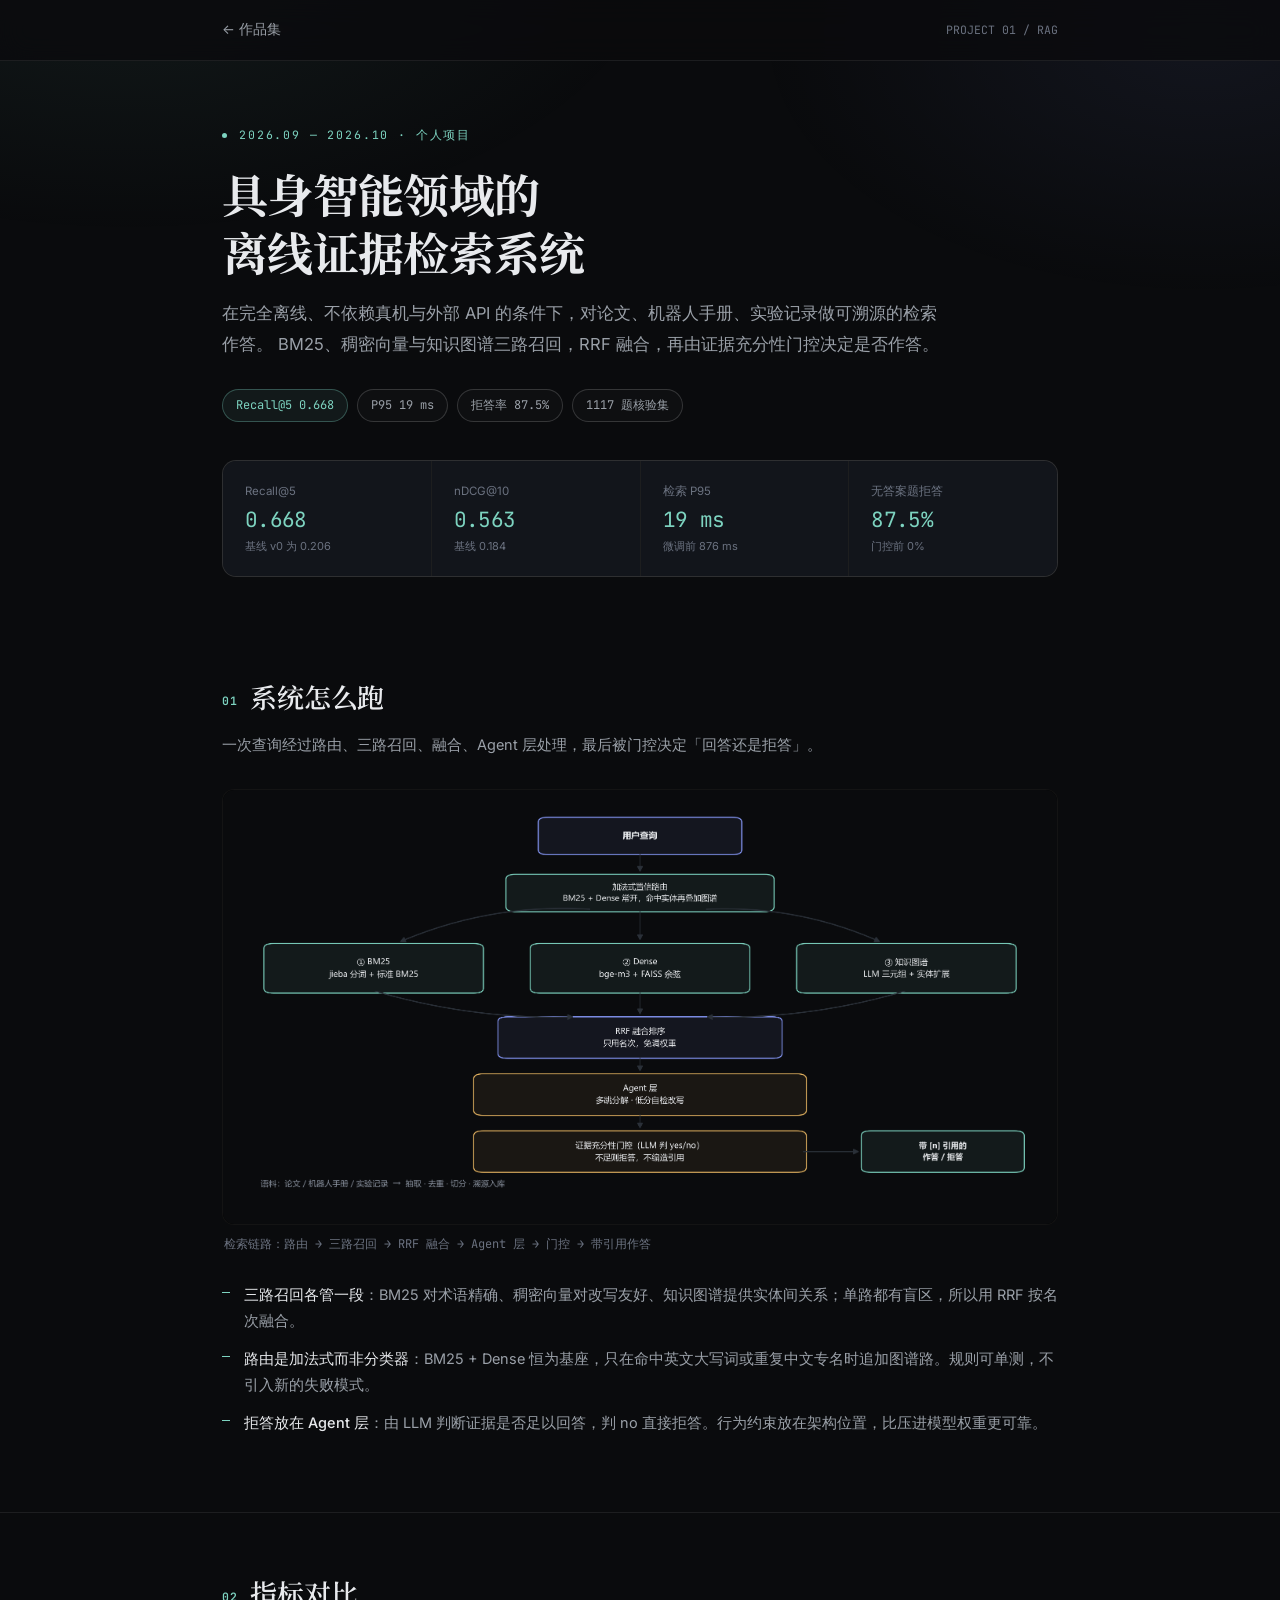
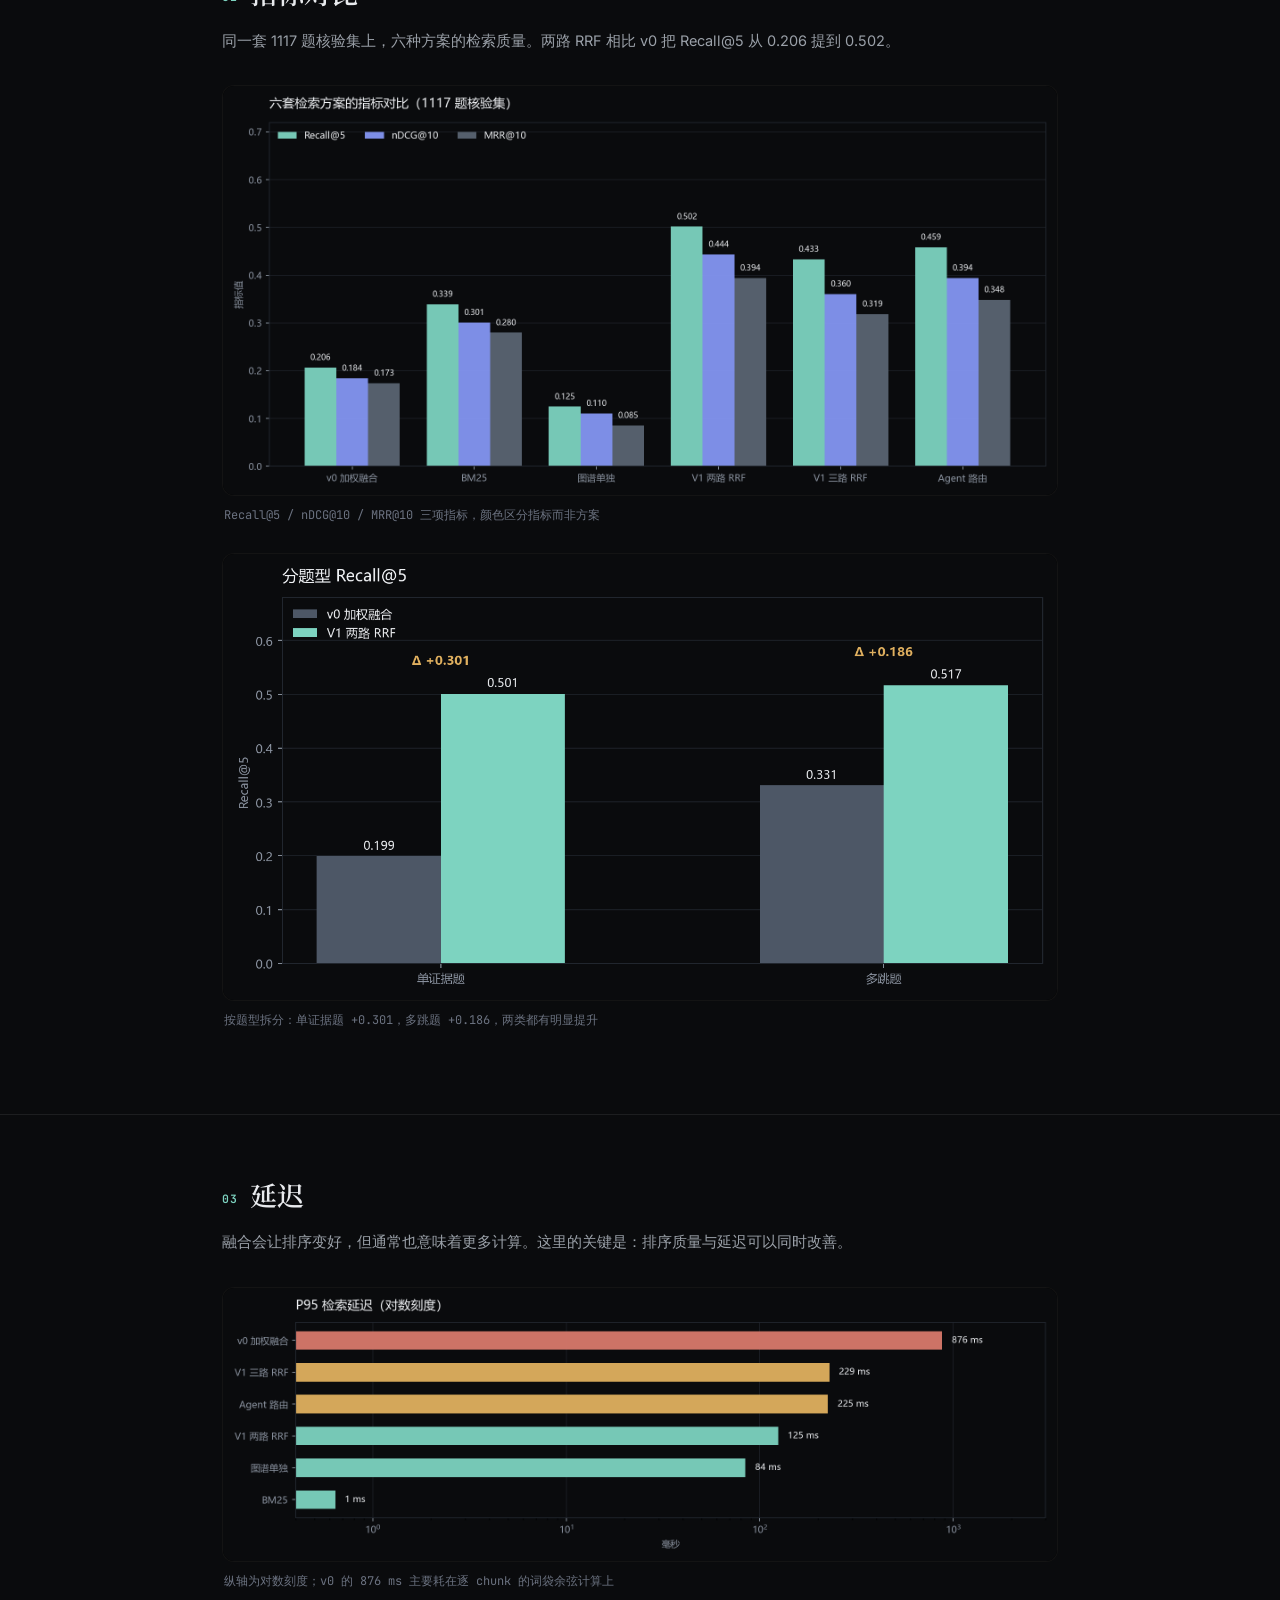
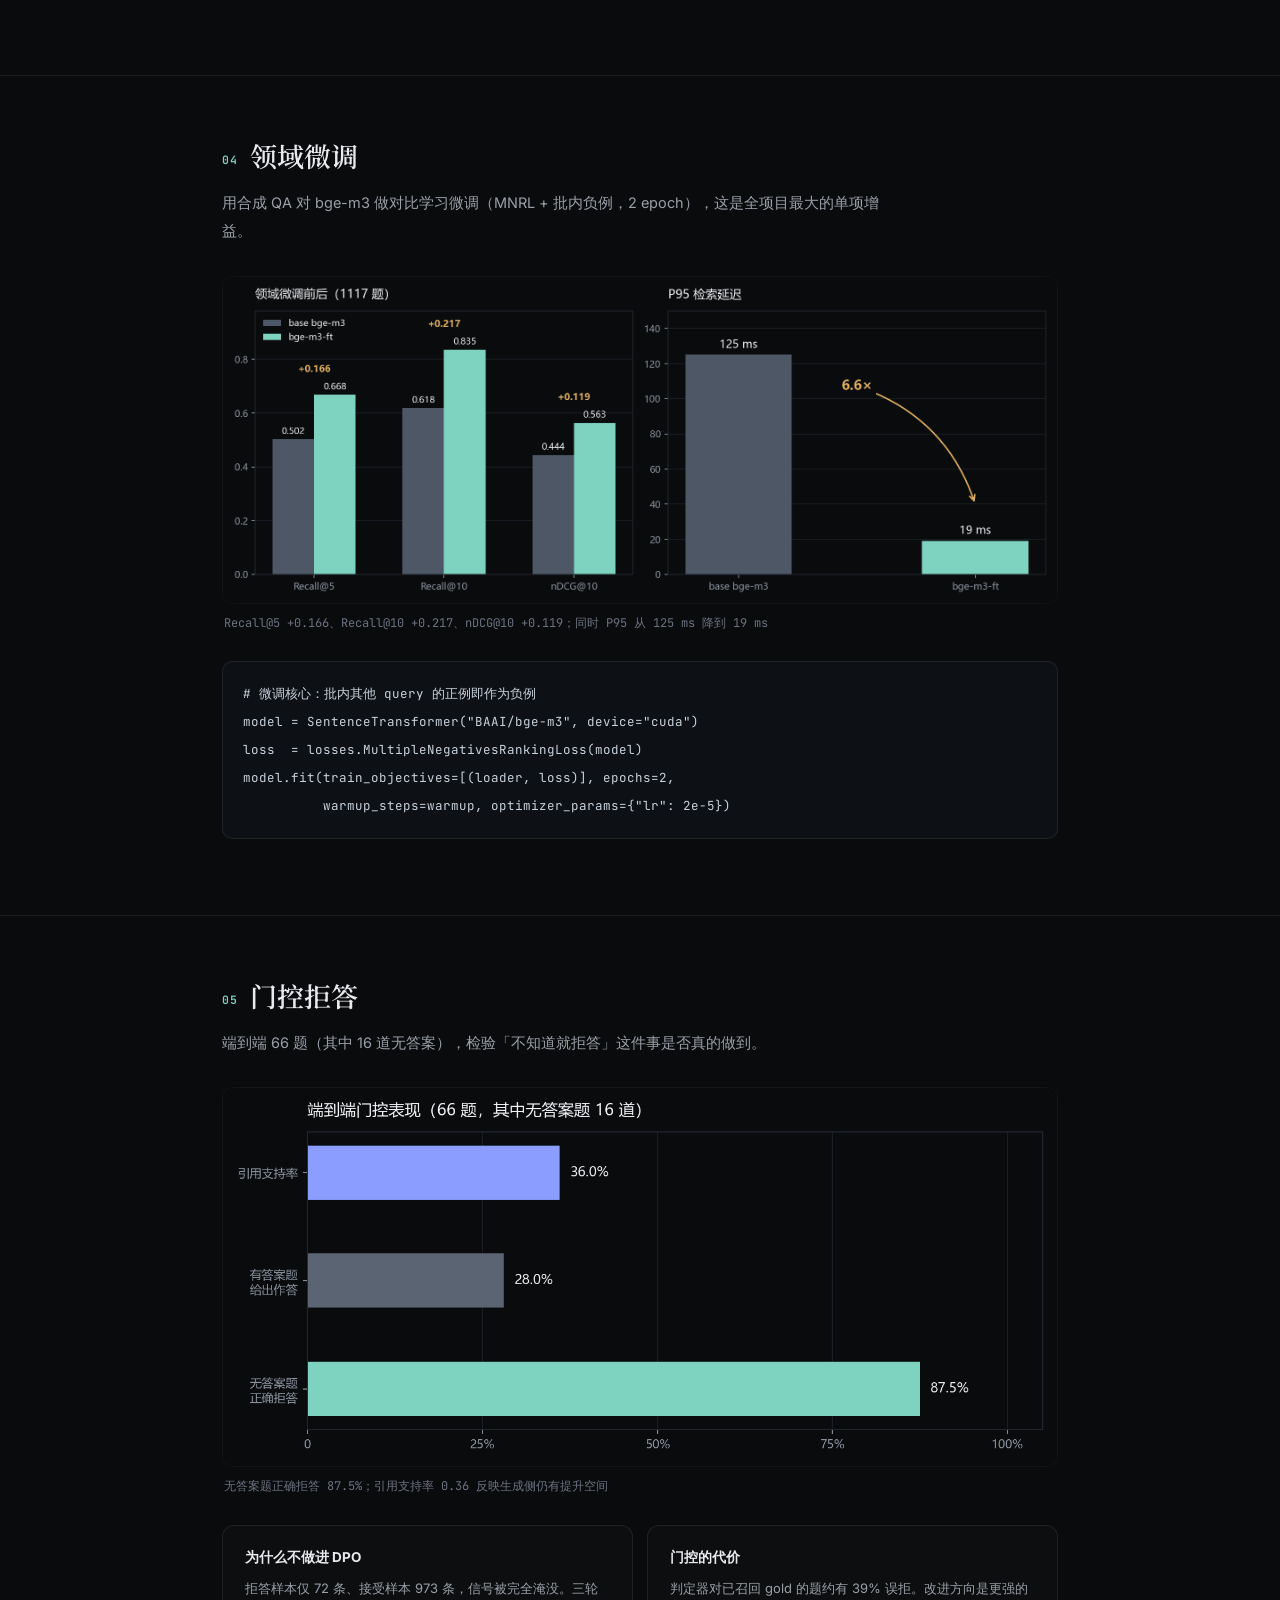
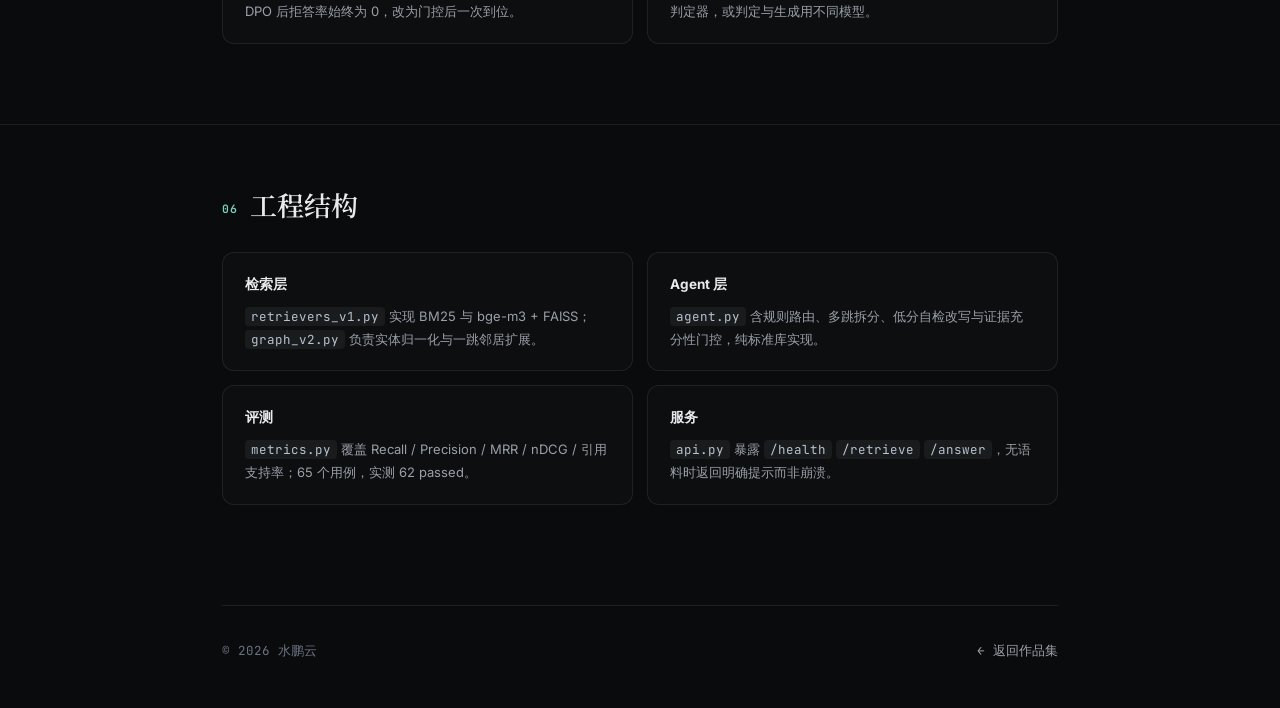
==== p1-rag.html @ d346faf1 "作品集主页：五个项目的图文详情页" ====
<!DOCTYPE html>
<html lang="zh-CN">
<head>
<meta charset="UTF-8">
<meta name="viewport" content="width=device-width, initial-scale=1.0">
<title>具身智能离线证据检索系统 · 水鹏云</title>
<link rel="icon" href="data:image/svg+xml,%3Csvg xmlns='http://www.w3.org/2000/svg' viewBox='0 0 32 32'%3E%3Crect width='32' height='32' rx='7' fill='%230a0b0d'/%3E%3Ccircle cx='16' cy='16' r='5' fill='%237dd3c0'/%3E%3C/svg%3E">
<link href="https://fonts.googleapis.com/css2?family=Inter:wght@300;400;500;600;700&family=JetBrains+Mono:wght@400;500&family=Noto+Serif+SC:wght@400;600;700&display=swap" rel="stylesheet">
<link rel="stylesheet" href="detail.css">
</head>
<body>

<div class="topbar">
  <div class="topbar-in">
    <a class="back" href="index.html">← 作品集</a>
    <span class="crumb">PROJECT 01 / RAG</span>
  </div>
</div>

<header class="hero">
  <div class="wrap">
    <div class="eyebrow"><span class="dot"></span>2026.09 — 2026.10 · 个人项目</div>
    <h1>具身智能领域的<br>离线证据检索系统</h1>
    <p class="lede">
      在完全离线、不依赖真机与外部 API 的条件下，对论文、机器人手册、实验记录做可溯源的检索作答。
      BM25、稠密向量与知识图谱三路召回，RRF 融合，再由证据充分性门控决定是否作答。
    </p>
    <div class="hero-meta">
      <span class="pill hi">Recall@5 0.668</span>
      <span class="pill">P95 19 ms</span>
      <span class="pill">拒答率 87.5%</span>
      <span class="pill">1117 题核验集</span>
    </div>
    <div class="metrics">
      <div class="metric"><div class="k">Recall@5</div><div class="v">0.668</div><div class="n">基线 v0 为 0.206</div></div>
      <div class="metric"><div class="k">nDCG@10</div><div class="v">0.563</div><div class="n">基线 0.184</div></div>
      <div class="metric"><div class="k">检索 P95</div><div class="v">19 ms</div><div class="n">微调前 876 ms</div></div>
      <div class="metric"><div class="k">无答案题拒答</div><div class="v">87.5%</div><div class="n">门控前 0%</div></div>
    </div>
  </div>
</header>

<section>
  <div class="wrap">
    <h2><span class="num">01</span>系统怎么跑</h2>
    <p class="sec-sub">一次查询经过路由、三路召回、融合、Agent 层处理，最后被门控决定「回答还是拒答」。</p>
    <figure>
      <img src="assets/rag/pipeline.png" alt="检索链路架构">
      <figcaption>检索链路：路由 → 三路召回 → RRF 融合 → Agent 层 → 门控 → 带引用作答</figcaption>
    </figure>
    <ul class="pts">
      <li><b>三路召回各管一段</b>：BM25 对术语精确、稠密向量对改写友好、知识图谱提供实体间关系；单路都有盲区，所以用 RRF 按名次融合。</li>
      <li><b>路由是加法式而非分类器</b>：BM25 + Dense 恒为基座，只在命中英文大写词或重复中文专名时追加图谱路。规则可单测，不引入新的失败模式。</li>
      <li><b>拒答放在 Agent 层</b>：由 LLM 判断证据是否足以回答，判 no 直接拒答。行为约束放在架构位置，比压进模型权重更可靠。</li>
    </ul>
  </div>
</section>

<section>
  <div class="wrap">
    <h2><span class="num">02</span>指标对比</h2>
    <p class="sec-sub">同一套 1117 题核验集上，六种方案的检索质量。两路 RRF 相比 v0 把 Recall@5 从 0.206 提到 0.502。</p>
    <figure>
      <img src="assets/rag/systems.png" alt="六套检索方案指标对比">
      <figcaption>Recall@5 / nDCG@10 / MRR@10 三项指标，颜色区分指标而非方案</figcaption>
    </figure>
    <figure>
      <img src="assets/rag/bytype.png" alt="分题型增益">
      <figcaption>按题型拆分：单证据题 +0.301，多跳题 +0.186，两类都有明显提升</figcaption>
    </figure>
  </div>
</section>

<section>
  <div class="wrap">
    <h2><span class="num">03</span>延迟</h2>
    <p class="sec-sub">融合会让排序变好，但通常也意味着更多计算。这里的关键是：排序质量与延迟可以同时改善。</p>
    <figure>
      <img src="assets/rag/latency.png" alt="P95 延迟对比">
      <figcaption>纵轴为对数刻度；v0 的 876 ms 主要耗在逐 chunk 的词袋余弦计算上</figcaption>
    </figure>
  </div>
</section>

<section>
  <div class="wrap">
    <h2><span class="num">04</span>领域微调</h2>
    <p class="sec-sub">用合成 QA 对 bge-m3 做对比学习微调（MNRL + 批内负例，2 epoch），这是全项目最大的单项增益。</p>
    <figure>
      <img src="assets/rag/finetune.png" alt="微调前后对比">
      <figcaption>Recall@5 +0.166、Recall@10 +0.217、nDCG@10 +0.119；同时 P95 从 125 ms 降到 19 ms</figcaption>
    </figure>
    <pre><code># 微调核心：批内其他 query 的正例即作为负例
model = SentenceTransformer("BAAI/bge-m3", device="cuda")
loss  = losses.MultipleNegativesRankingLoss(model)
model.fit(train_objectives=[(loader, loss)], epochs=2,
          warmup_steps=warmup, optimizer_params={"lr": 2e-5})</code></pre>
  </div>
</section>

<section>
  <div class="wrap">
    <h2><span class="num">05</span>门控拒答</h2>
    <p class="sec-sub">端到端 66 题（其中 16 道无答案），检验「不知道就拒答」这件事是否真的做到。</p>
    <figure>
      <img src="assets/rag/gating.png" alt="端到端门控表现">
      <figcaption>无答案题正确拒答 87.5%；引用支持率 0.36 反映生成侧仍有提升空间</figcaption>
    </figure>
    <div class="cards">
      <div class="card">
        <h4>为什么不做进 DPO</h4>
        <p>拒答样本仅 72 条、接受样本 973 条，信号被完全淹没。三轮 DPO 后拒答率始终为 0，改为门控后一次到位。</p>
      </div>
      <div class="card">
        <h4>门控的代价</h4>
        <p>判定器对已召回 gold 的题约有 39% 误拒。改进方向是更强的判定器，或判定与生成用不同模型。</p>
      </div>
    </div>
  </div>
</section>

<section>
  <div class="wrap">
    <h2><span class="num">06</span>工程结构</h2>
    <div class="cards">
      <div class="card"><h4>检索层</h4><p><code>retrievers_v1.py</code> 实现 BM25 与 bge-m3 + FAISS；<code>graph_v2.py</code> 负责实体归一化与一跳邻居扩展。</p></div>
      <div class="card"><h4>Agent 层</h4><p><code>agent.py</code> 含规则路由、多跳拆分、低分自检改写与证据充分性门控，纯标准库实现。</p></div>
      <div class="card"><h4>评测</h4><p><code>metrics.py</code> 覆盖 Recall / Precision / MRR / nDCG / 引用支持率；65 个用例，实测 62 passed。</p></div>
      <div class="card"><h4>服务</h4><p><code>api.py</code> 暴露 <code>/health</code> <code>/retrieve</code> <code>/answer</code>，无语料时返回明确提示而非崩溃。</p></div>
    </div>
  </div>
</section>

<div class="wrap">
  <footer>
    <span>© 2026 水鹏云</span>
    <a href="index.html">← 返回作品集</a>
  </footer>
</div>

</body>
</html>
---- detail.css ----
/* 详情页共用样式 —— 与主页同一套设计语言 */
:root{
  --bg:#0a0b0d; --bg-card:#12151b; --line:rgba(255,255,255,.08);
  --line-2:rgba(255,255,255,.16); --fg:#e8eaed; --fg-dim:#9aa0a8;
  --fg-faint:#6b7280; --accent:#7dd3c0; --accent-2:#8b9dff; --warn:#e0b05f;
  --mono:'JetBrains Mono',ui-monospace,Menlo,monospace;
  --serif:'Noto Serif SC','Source Han Serif SC','Songti SC',SimSun,Georgia,serif;
  --sans:'Inter',-apple-system,'PingFang SC','Hiragino Sans GB','Microsoft YaHei',system-ui,sans-serif;
}
*{box-sizing:border-box;margin:0;padding:0}
body{background:var(--bg);color:var(--fg);font-family:var(--sans);font-size:16px;line-height:1.75;
     -webkit-font-smoothing:antialiased;overflow-x:hidden}
body::before{content:'';position:fixed;inset:0;pointer-events:none;z-index:0;
  background:radial-gradient(900px 480px at 10% -6%,rgba(125,211,192,.08),transparent 60%),
             radial-gradient(720px 420px at 94% 4%,rgba(139,157,255,.07),transparent 62%)}
a{color:inherit;text-decoration:none}
.wrap{max-width:900px;margin:0 auto;padding:0 32px;position:relative;z-index:1}

/* 顶部 */
.topbar{position:sticky;top:0;z-index:40;backdrop-filter:blur(14px);
  background:rgba(10,11,13,.8);border-bottom:1px solid var(--line)}
.topbar-in{max-width:900px;margin:0 auto;padding:0 32px;height:60px;
  display:flex;align-items:center;gap:18px;font-size:13.5px}
.back{color:var(--fg-dim);display:flex;align-items:center;gap:7px;transition:color .2s}
.back:hover{color:var(--accent)}
.crumb{margin-left:auto;color:var(--fg-faint);font-family:var(--mono);font-size:11.5px}

/* 头图区 */
.hero{padding:64px 0 40px}
.eyebrow{font-family:var(--mono);font-size:11.5px;letter-spacing:.16em;text-transform:uppercase;
  color:var(--accent);margin-bottom:20px;display:flex;align-items:center;gap:12px;flex-wrap:wrap}
.eyebrow .dot{width:5px;height:5px;border-radius:50%;background:var(--accent)}
h1{font-family:var(--serif);font-size:clamp(30px,4.4vw,46px);line-height:1.25;
   letter-spacing:-.015em;margin-bottom:18px;font-weight:700}
.lede{color:var(--fg-dim);font-size:16.5px;line-height:1.9;max-width:720px}
.hero-meta{margin-top:28px;display:flex;flex-wrap:wrap;gap:9px}
.pill{font-size:12px;padding:5px 13px;border:1px solid var(--line-2);border-radius:100px;
      color:var(--fg-dim);background:rgba(255,255,255,.02);font-family:var(--mono)}
.pill.hi{border-color:rgba(125,211,192,.32);color:var(--accent);background:rgba(125,211,192,.07)}

/* 指标条 */
.metrics{display:grid;grid-template-columns:repeat(auto-fit,minmax(170px,1fr));gap:1px;
  background:var(--line);border:1px solid var(--line);border-radius:14px;overflow:hidden;margin:38px 0 0}
.metric{background:var(--bg-card);padding:20px 22px}
.metric .k{font-size:11.5px;color:var(--fg-faint);margin-bottom:6px}
.metric .v{font-family:var(--mono);font-size:21px;color:var(--accent);letter-spacing:-.03em;line-height:1.25;white-space:nowrap}
.metric .n{font-size:11px;color:var(--fg-faint);margin-top:4px}

/* 章节 */
section{padding:56px 0;border-top:1px solid var(--line)}
section:first-of-type{border-top:none}
h2{font-family:var(--serif);font-size:clamp(21px,2.6vw,27px);font-weight:600;
   letter-spacing:-.01em;margin-bottom:10px}
h2 .num{font-family:var(--mono);font-size:11.5px;color:var(--accent);
        letter-spacing:.1em;margin-right:12px;vertical-align:middle}
.sec-sub{color:var(--fg-dim);font-size:14.5px;margin-bottom:30px;max-width:680px}
h3{font-size:15.5px;font-weight:600;margin:30px 0 12px;color:var(--fg)}
p{color:var(--fg-dim);font-size:15px;line-height:1.95;margin-bottom:16px}
p strong{color:var(--fg);font-weight:500}
ul.pts{list-style:none;display:flex;flex-direction:column;gap:12px;margin:20px 0}
ul.pts li{padding-left:22px;position:relative;color:var(--fg-dim);font-size:14.5px;line-height:1.8}
ul.pts li::before{content:'';position:absolute;left:0;top:10px;width:8px;height:1px;background:var(--accent)}
ul.pts li b{color:var(--fg);font-weight:500}

/* 图 */
figure{margin:28px 0}
figure img{width:100%;display:block;border-radius:12px;border:1px solid var(--line);background:#000}
figcaption{font-size:12px;color:var(--fg-faint);margin-top:10px;font-family:var(--mono);
           padding-left:2px;line-height:1.6}
.figrow{display:grid;grid-template-columns:1fr 1fr;gap:16px;margin:28px 0}
.figrow figure{margin:0}

/* 视频 */
.video-block{margin:26px 0}
.video-block video{width:100%;display:block;border-radius:12px;border:1px solid var(--line);background:#000}
.video-cap{font-size:12px;color:var(--fg-faint);margin-top:10px;font-family:var(--mono)}

/* 表格 */
table{width:100%;border-collapse:collapse;margin:24px 0;font-size:13.5px}
th,td{text-align:left;padding:11px 14px;border-bottom:1px solid var(--line)}
th{color:var(--fg-faint);font-weight:500;font-size:12px;letter-spacing:.02em;
   background:rgba(255,255,255,.02)}
td{color:var(--fg-dim)}
td strong,td .em{color:var(--accent);font-family:var(--mono)}
tr:last-child td{border-bottom:none}

/* 代码 */
pre{background:#0d1014;border:1px solid var(--line);border-radius:10px;padding:18px 20px;
    overflow-x:auto;margin:20px 0}
code{font-family:var(--mono);font-size:12.5px;color:#c9d3dd;line-height:1.75}
p code,li code,td code{background:rgba(255,255,255,.05);padding:1px 6px;border-radius:4px;
  font-size:12.5px;color:#b6c4d2}

/* 要点卡 */
.cards{display:grid;grid-template-columns:1fr 1fr;gap:14px;margin:24px 0}
.card{border:1px solid var(--line);border-radius:12px;padding:20px 22px;background:rgba(255,255,255,.014)}
.card h4{font-size:13.5px;margin-bottom:8px;color:var(--fg)}
.card p{font-size:13px;margin:0;line-height:1.75}

/* 页脚 */
footer{border-top:1px solid var(--line);padding:34px 0 46px;margin-top:20px;
  display:flex;justify-content:space-between;gap:18px;flex-wrap:wrap;
  font-size:12.5px;color:var(--fg-faint);font-family:var(--mono)}
footer a{color:var(--fg-dim)}
footer a:hover{color:var(--accent)}

@media(max-width:760px){
  .wrap,.topbar-in{padding:0 20px}
  .hero{padding:42px 0 30px}
  section{padding:42px 0}
  .figrow,.cards{grid-template-columns:1fr}
  .metrics{grid-template-columns:repeat(2,1fr)}
  .metric{padding:16px 16px}
  .metric .v{font-size:17px;white-space:normal;word-break:break-word}
  table{font-size:12.5px}
  th,td{padding:9px 10px}
}
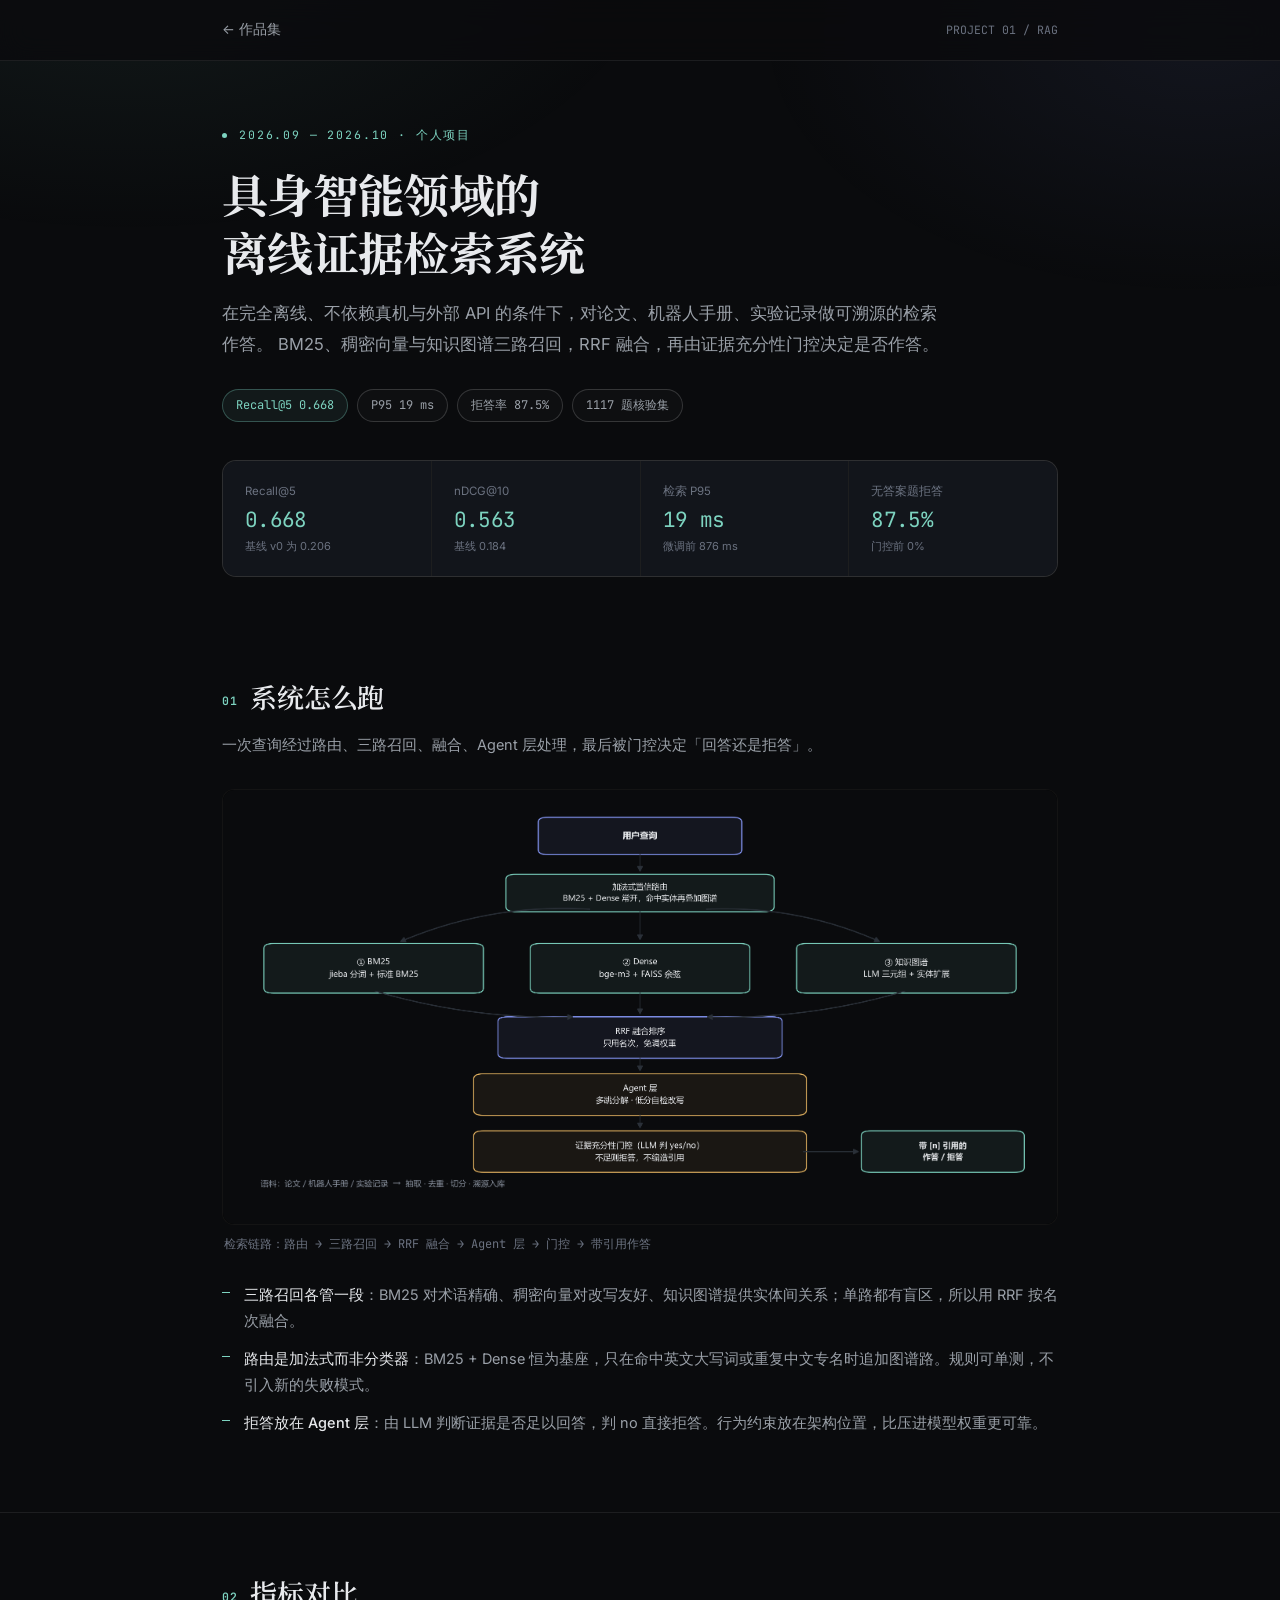
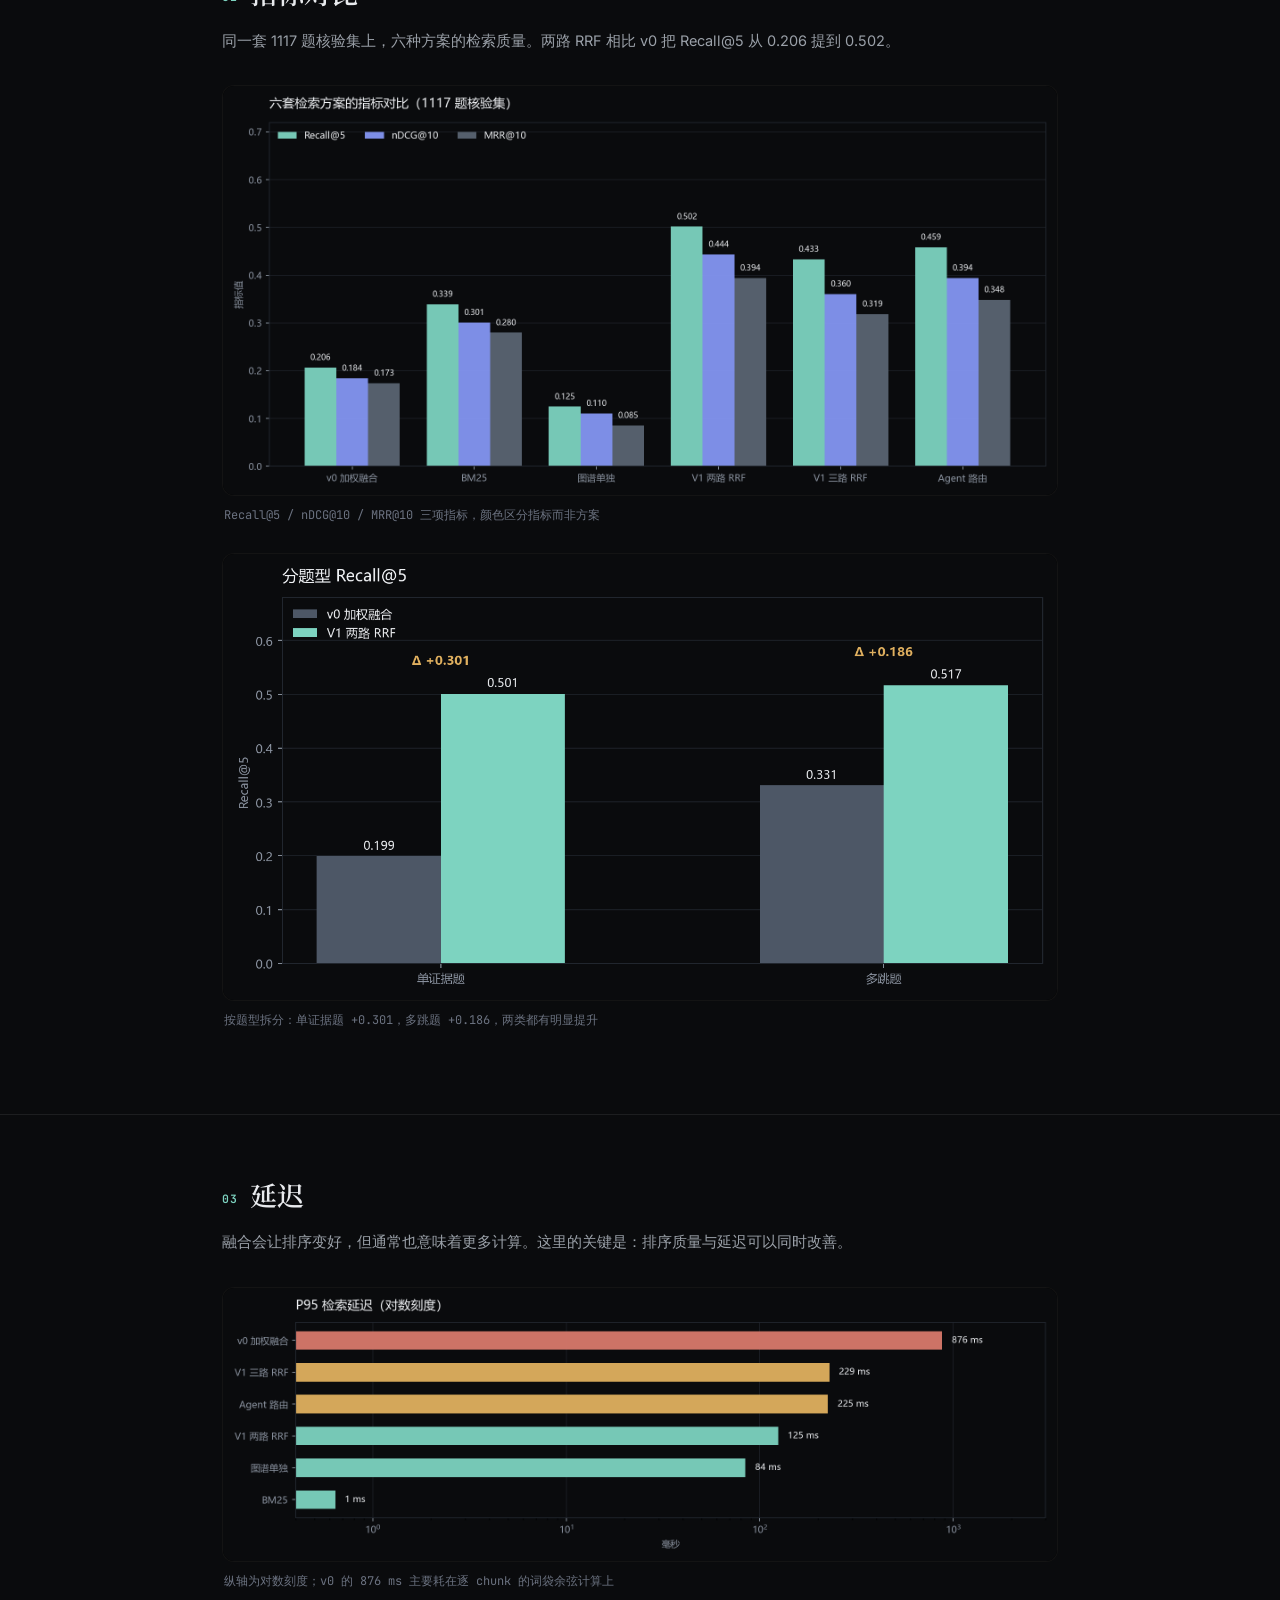
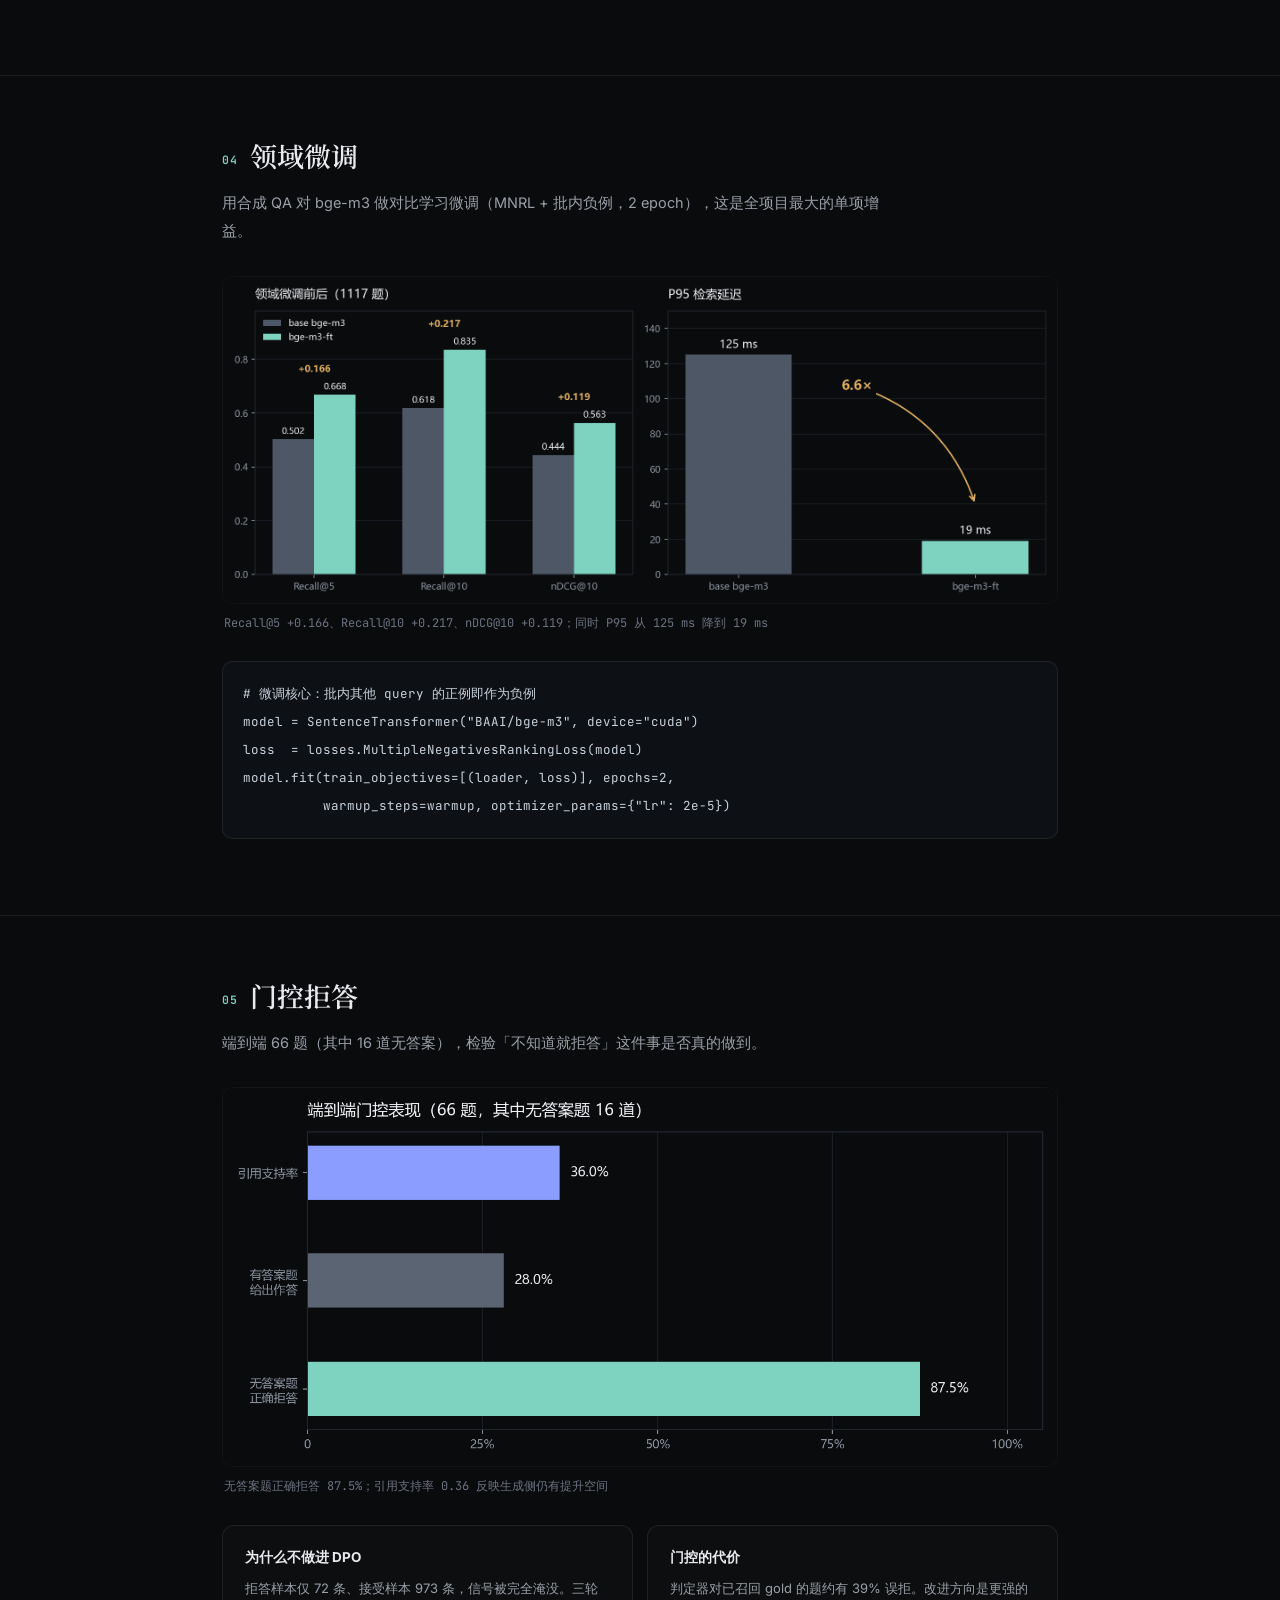
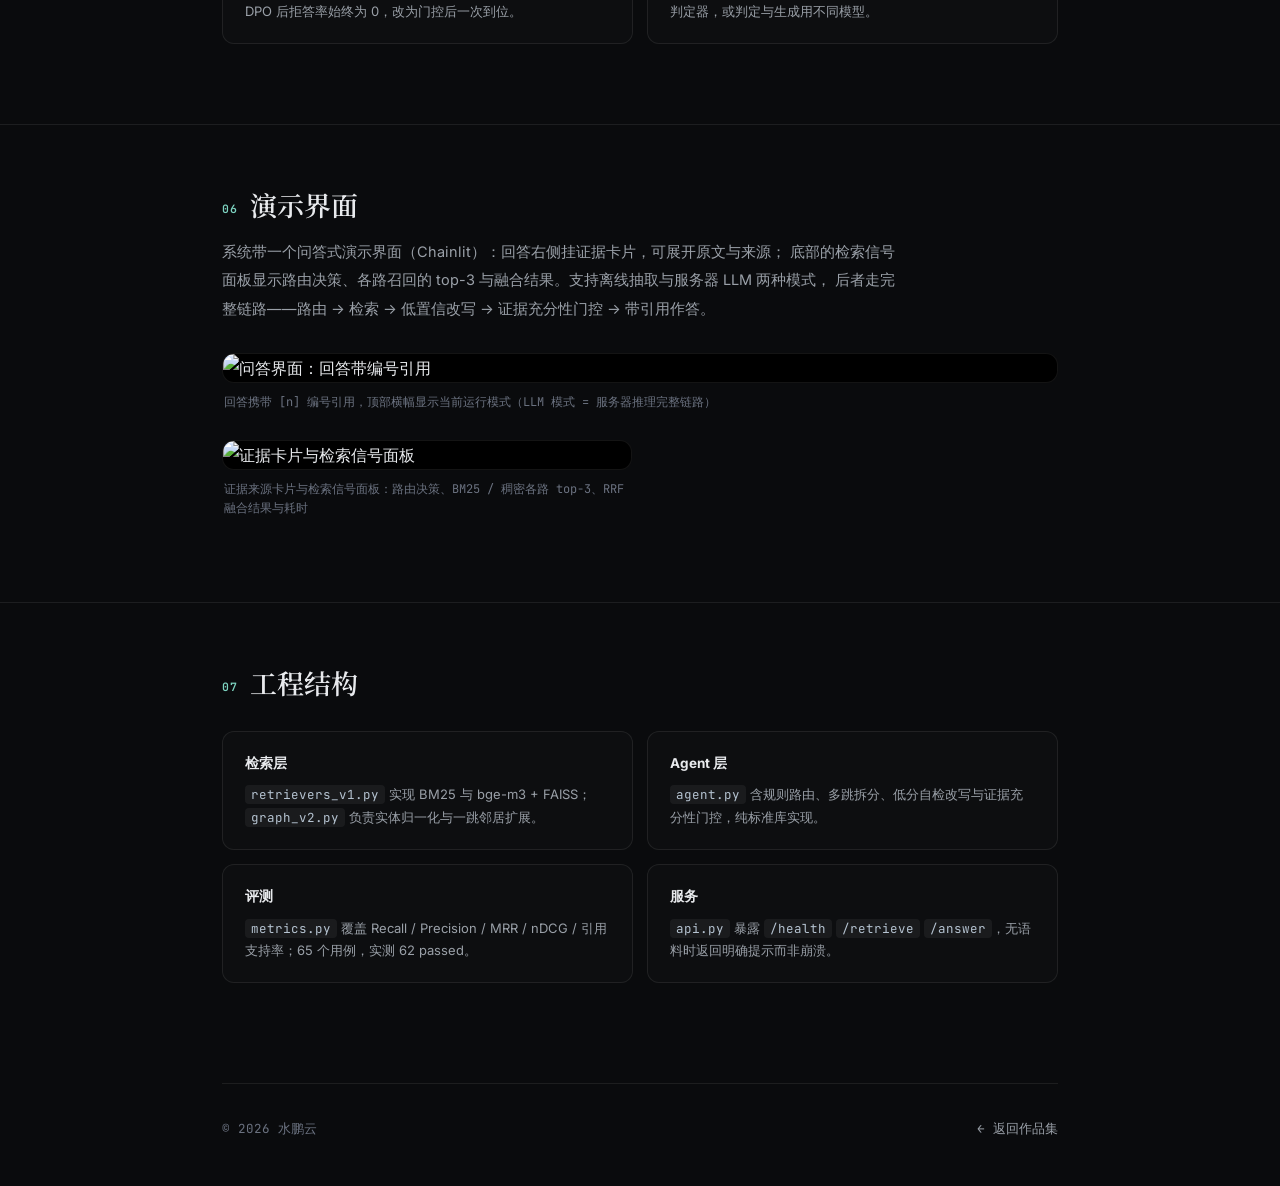
==== commit 758094f1: "详情页新增演示界面一节" ====
--- a/p1-rag.html
+++ b/p1-rag.html
@@ -1,142 +1,163 @@
-<!DOCTYPE html>
-<html lang="zh-CN">
-<head>
-<meta charset="UTF-8">
-<meta name="viewport" content="width=device-width, initial-scale=1.0">
-<title>具身智能离线证据检索系统 · 水鹏云</title>
-<link rel="icon" href="data:image/svg+xml,%3Csvg xmlns='http://www.w3.org/2000/svg' viewBox='0 0 32 32'%3E%3Crect width='32' height='32' rx='7' fill='%230a0b0d'/%3E%3Ccircle cx='16' cy='16' r='5' fill='%237dd3c0'/%3E%3C/svg%3E">
-<link href="https://fonts.googleapis.com/css2?family=Inter:wght@300;400;500;600;700&family=JetBrains+Mono:wght@400;500&family=Noto+Serif+SC:wght@400;600;700&display=swap" rel="stylesheet">
-<link rel="stylesheet" href="detail.css">
-</head>
-<body>
-
-<div class="topbar">
-  <div class="topbar-in">
-    <a class="back" href="index.html">← 作品集</a>
-    <span class="crumb">PROJECT 01 / RAG</span>
-  </div>
-</div>
-
-<header class="hero">
-  <div class="wrap">
-    <div class="eyebrow"><span class="dot"></span>2026.09 — 2026.10 · 个人项目</div>
-    <h1>具身智能领域的<br>离线证据检索系统</h1>
-    <p class="lede">
-      在完全离线、不依赖真机与外部 API 的条件下，对论文、机器人手册、实验记录做可溯源的检索作答。
-      BM25、稠密向量与知识图谱三路召回，RRF 融合，再由证据充分性门控决定是否作答。
-    </p>
-    <div class="hero-meta">
-      <span class="pill hi">Recall@5 0.668</span>
-      <span class="pill">P95 19 ms</span>
-      <span class="pill">拒答率 87.5%</span>
-      <span class="pill">1117 题核验集</span>
-    </div>
-    <div class="metrics">
-      <div class="metric"><div class="k">Recall@5</div><div class="v">0.668</div><div class="n">基线 v0 为 0.206</div></div>
-      <div class="metric"><div class="k">nDCG@10</div><div class="v">0.563</div><div class="n">基线 0.184</div></div>
-      <div class="metric"><div class="k">检索 P95</div><div class="v">19 ms</div><div class="n">微调前 876 ms</div></div>
-      <div class="metric"><div class="k">无答案题拒答</div><div class="v">87.5%</div><div class="n">门控前 0%</div></div>
-    </div>
-  </div>
-</header>
-
-<section>
-  <div class="wrap">
-    <h2><span class="num">01</span>系统怎么跑</h2>
-    <p class="sec-sub">一次查询经过路由、三路召回、融合、Agent 层处理，最后被门控决定「回答还是拒答」。</p>
-    <figure>
-      <img src="assets/rag/pipeline.png" alt="检索链路架构">
-      <figcaption>检索链路：路由 → 三路召回 → RRF 融合 → Agent 层 → 门控 → 带引用作答</figcaption>
-    </figure>
-    <ul class="pts">
-      <li><b>三路召回各管一段</b>：BM25 对术语精确、稠密向量对改写友好、知识图谱提供实体间关系；单路都有盲区，所以用 RRF 按名次融合。</li>
-      <li><b>路由是加法式而非分类器</b>：BM25 + Dense 恒为基座，只在命中英文大写词或重复中文专名时追加图谱路。规则可单测，不引入新的失败模式。</li>
-      <li><b>拒答放在 Agent 层</b>：由 LLM 判断证据是否足以回答，判 no 直接拒答。行为约束放在架构位置，比压进模型权重更可靠。</li>
-    </ul>
-  </div>
-</section>
-
-<section>
-  <div class="wrap">
-    <h2><span class="num">02</span>指标对比</h2>
-    <p class="sec-sub">同一套 1117 题核验集上，六种方案的检索质量。两路 RRF 相比 v0 把 Recall@5 从 0.206 提到 0.502。</p>
-    <figure>
-      <img src="assets/rag/systems.png" alt="六套检索方案指标对比">
-      <figcaption>Recall@5 / nDCG@10 / MRR@10 三项指标，颜色区分指标而非方案</figcaption>
-    </figure>
-    <figure>
-      <img src="assets/rag/bytype.png" alt="分题型增益">
-      <figcaption>按题型拆分：单证据题 +0.301，多跳题 +0.186，两类都有明显提升</figcaption>
-    </figure>
-  </div>
-</section>
-
-<section>
-  <div class="wrap">
-    <h2><span class="num">03</span>延迟</h2>
-    <p class="sec-sub">融合会让排序变好，但通常也意味着更多计算。这里的关键是：排序质量与延迟可以同时改善。</p>
-    <figure>
-      <img src="assets/rag/latency.png" alt="P95 延迟对比">
-      <figcaption>纵轴为对数刻度；v0 的 876 ms 主要耗在逐 chunk 的词袋余弦计算上</figcaption>
-    </figure>
-  </div>
-</section>
-
-<section>
-  <div class="wrap">
-    <h2><span class="num">04</span>领域微调</h2>
-    <p class="sec-sub">用合成 QA 对 bge-m3 做对比学习微调（MNRL + 批内负例，2 epoch），这是全项目最大的单项增益。</p>
-    <figure>
-      <img src="assets/rag/finetune.png" alt="微调前后对比">
-      <figcaption>Recall@5 +0.166、Recall@10 +0.217、nDCG@10 +0.119；同时 P95 从 125 ms 降到 19 ms</figcaption>
-    </figure>
-    <pre><code># 微调核心：批内其他 query 的正例即作为负例
-model = SentenceTransformer("BAAI/bge-m3", device="cuda")
-loss  = losses.MultipleNegativesRankingLoss(model)
-model.fit(train_objectives=[(loader, loss)], epochs=2,
-          warmup_steps=warmup, optimizer_params={"lr": 2e-5})</code></pre>
-  </div>
-</section>
-
-<section>
-  <div class="wrap">
-    <h2><span class="num">05</span>门控拒答</h2>
-    <p class="sec-sub">端到端 66 题（其中 16 道无答案），检验「不知道就拒答」这件事是否真的做到。</p>
-    <figure>
-      <img src="assets/rag/gating.png" alt="端到端门控表现">
-      <figcaption>无答案题正确拒答 87.5%；引用支持率 0.36 反映生成侧仍有提升空间</figcaption>
-    </figure>
-    <div class="cards">
-      <div class="card">
-        <h4>为什么不做进 DPO</h4>
-        <p>拒答样本仅 72 条、接受样本 973 条，信号被完全淹没。三轮 DPO 后拒答率始终为 0，改为门控后一次到位。</p>
-      </div>
-      <div class="card">
-        <h4>门控的代价</h4>
-        <p>判定器对已召回 gold 的题约有 39% 误拒。改进方向是更强的判定器，或判定与生成用不同模型。</p>
-      </div>
-    </div>
-  </div>
-</section>
-
-<section>
-  <div class="wrap">
-    <h2><span class="num">06</span>工程结构</h2>
-    <div class="cards">
-      <div class="card"><h4>检索层</h4><p><code>retrievers_v1.py</code> 实现 BM25 与 bge-m3 + FAISS；<code>graph_v2.py</code> 负责实体归一化与一跳邻居扩展。</p></div>
-      <div class="card"><h4>Agent 层</h4><p><code>agent.py</code> 含规则路由、多跳拆分、低分自检改写与证据充分性门控，纯标准库实现。</p></div>
-      <div class="card"><h4>评测</h4><p><code>metrics.py</code> 覆盖 Recall / Precision / MRR / nDCG / 引用支持率；65 个用例，实测 62 passed。</p></div>
-      <div class="card"><h4>服务</h4><p><code>api.py</code> 暴露 <code>/health</code> <code>/retrieve</code> <code>/answer</code>，无语料时返回明确提示而非崩溃。</p></div>
-    </div>
-  </div>
-</section>
-
-<div class="wrap">
-  <footer>
-    <span>© 2026 水鹏云</span>
-    <a href="index.html">← 返回作品集</a>
-  </footer>
-</div>
-
-</body>
-</html>
+<!DOCTYPE html>
+<html lang="zh-CN">
+<head>
+<meta charset="UTF-8">
+<meta name="viewport" content="width=device-width, initial-scale=1.0">
+<title>具身智能离线证据检索系统 · 水鹏云</title>
+<link rel="icon" href="data:image/svg+xml,%3Csvg xmlns='http://www.w3.org/2000/svg' viewBox='0 0 32 32'%3E%3Crect width='32' height='32' rx='7' fill='%230a0b0d'/%3E%3Ccircle cx='16' cy='16' r='5' fill='%237dd3c0'/%3E%3C/svg%3E">
+<link href="https://fonts.googleapis.com/css2?family=Inter:wght@300;400;500;600;700&family=JetBrains+Mono:wght@400;500&family=Noto+Serif+SC:wght@400;600;700&display=swap" rel="stylesheet">
+<link rel="stylesheet" href="detail.css">
+</head>
+<body>
+
+<div class="topbar">
+  <div class="topbar-in">
+    <a class="back" href="index.html">← 作品集</a>
+    <span class="crumb">PROJECT 01 / RAG</span>
+  </div>
+</div>
+
+<header class="hero">
+  <div class="wrap">
+    <div class="eyebrow"><span class="dot"></span>2026.09 — 2026.10 · 个人项目</div>
+    <h1>具身智能领域的<br>离线证据检索系统</h1>
+    <p class="lede">
+      在完全离线、不依赖真机与外部 API 的条件下，对论文、机器人手册、实验记录做可溯源的检索作答。
+      BM25、稠密向量与知识图谱三路召回，RRF 融合，再由证据充分性门控决定是否作答。
+    </p>
+    <div class="hero-meta">
+      <span class="pill hi">Recall@5 0.668</span>
+      <span class="pill">P95 19 ms</span>
+      <span class="pill">拒答率 87.5%</span>
+      <span class="pill">1117 题核验集</span>
+    </div>
+    <div class="metrics">
+      <div class="metric"><div class="k">Recall@5</div><div class="v">0.668</div><div class="n">基线 v0 为 0.206</div></div>
+      <div class="metric"><div class="k">nDCG@10</div><div class="v">0.563</div><div class="n">基线 0.184</div></div>
+      <div class="metric"><div class="k">检索 P95</div><div class="v">19 ms</div><div class="n">微调前 876 ms</div></div>
+      <div class="metric"><div class="k">无答案题拒答</div><div class="v">87.5%</div><div class="n">门控前 0%</div></div>
+    </div>
+  </div>
+</header>
+
+<section>
+  <div class="wrap">
+    <h2><span class="num">01</span>系统怎么跑</h2>
+    <p class="sec-sub">一次查询经过路由、三路召回、融合、Agent 层处理，最后被门控决定「回答还是拒答」。</p>
+    <figure>
+      <img src="assets/rag/pipeline.png" alt="检索链路架构">
+      <figcaption>检索链路：路由 → 三路召回 → RRF 融合 → Agent 层 → 门控 → 带引用作答</figcaption>
+    </figure>
+    <ul class="pts">
+      <li><b>三路召回各管一段</b>：BM25 对术语精确、稠密向量对改写友好、知识图谱提供实体间关系；单路都有盲区，所以用 RRF 按名次融合。</li>
+      <li><b>路由是加法式而非分类器</b>：BM25 + Dense 恒为基座，只在命中英文大写词或重复中文专名时追加图谱路。规则可单测，不引入新的失败模式。</li>
+      <li><b>拒答放在 Agent 层</b>：由 LLM 判断证据是否足以回答，判 no 直接拒答。行为约束放在架构位置，比压进模型权重更可靠。</li>
+    </ul>
+  </div>
+</section>
+
+<section>
+  <div class="wrap">
+    <h2><span class="num">02</span>指标对比</h2>
+    <p class="sec-sub">同一套 1117 题核验集上，六种方案的检索质量。两路 RRF 相比 v0 把 Recall@5 从 0.206 提到 0.502。</p>
+    <figure>
+      <img src="assets/rag/systems.png" alt="六套检索方案指标对比">
+      <figcaption>Recall@5 / nDCG@10 / MRR@10 三项指标，颜色区分指标而非方案</figcaption>
+    </figure>
+    <figure>
+      <img src="assets/rag/bytype.png" alt="分题型增益">
+      <figcaption>按题型拆分：单证据题 +0.301，多跳题 +0.186，两类都有明显提升</figcaption>
+    </figure>
+  </div>
+</section>
+
+<section>
+  <div class="wrap">
+    <h2><span class="num">03</span>延迟</h2>
+    <p class="sec-sub">融合会让排序变好，但通常也意味着更多计算。这里的关键是：排序质量与延迟可以同时改善。</p>
+    <figure>
+      <img src="assets/rag/latency.png" alt="P95 延迟对比">
+      <figcaption>纵轴为对数刻度；v0 的 876 ms 主要耗在逐 chunk 的词袋余弦计算上</figcaption>
+    </figure>
+  </div>
+</section>
+
+<section>
+  <div class="wrap">
+    <h2><span class="num">04</span>领域微调</h2>
+    <p class="sec-sub">用合成 QA 对 bge-m3 做对比学习微调（MNRL + 批内负例，2 epoch），这是全项目最大的单项增益。</p>
+    <figure>
+      <img src="assets/rag/finetune.png" alt="微调前后对比">
+      <figcaption>Recall@5 +0.166、Recall@10 +0.217、nDCG@10 +0.119；同时 P95 从 125 ms 降到 19 ms</figcaption>
+    </figure>
+    <pre><code># 微调核心：批内其他 query 的正例即作为负例
+model = SentenceTransformer("BAAI/bge-m3", device="cuda")
+loss  = losses.MultipleNegativesRankingLoss(model)
+model.fit(train_objectives=[(loader, loss)], epochs=2,
+          warmup_steps=warmup, optimizer_params={"lr": 2e-5})</code></pre>
+  </div>
+</section>
+
+<section>
+  <div class="wrap">
+    <h2><span class="num">05</span>门控拒答</h2>
+    <p class="sec-sub">端到端 66 题（其中 16 道无答案），检验「不知道就拒答」这件事是否真的做到。</p>
+    <figure>
+      <img src="assets/rag/gating.png" alt="端到端门控表现">
+      <figcaption>无答案题正确拒答 87.5%；引用支持率 0.36 反映生成侧仍有提升空间</figcaption>
+    </figure>
+    <div class="cards">
+      <div class="card">
+        <h4>为什么不做进 DPO</h4>
+        <p>拒答样本仅 72 条、接受样本 973 条，信号被完全淹没。三轮 DPO 后拒答率始终为 0，改为门控后一次到位。</p>
+      </div>
+      <div class="card">
+        <h4>门控的代价</h4>
+        <p>判定器对已召回 gold 的题约有 39% 误拒。改进方向是更强的判定器，或判定与生成用不同模型。</p>
+      </div>
+    </div>
+  </div>
+</section>
+
+<section>
+  <div class="wrap">
+    <h2><span class="num">06</span>演示界面</h2>
+    <p class="sec-sub">
+      系统带一个问答式演示界面（Chainlit）：回答右侧挂证据卡片，可展开原文与来源；
+      底部的检索信号面板显示路由决策、各路召回的 top-3 与融合结果。支持离线抽取与服务器 LLM 两种模式，
+      后者走完整链路——路由 → 检索 → 低置信改写 → 证据充分性门控 → 带引用作答。
+    </p>
+    <figure>
+      <img src="assets/rag/rag_ui_answer.jpg" alt="问答界面：回答带编号引用">
+      <figcaption>回答携带 [n] 编号引用，顶部横幅显示当前运行模式（LLM 模式 = 服务器推理完整链路）</figcaption>
+    </figure>
+    <div class="figrow">
+      <figure>
+        <img src="assets/rag/rag_ui_signals.jpg" alt="证据卡片与检索信号面板">
+        <figcaption>证据来源卡片与检索信号面板：路由决策、BM25 / 稠密各路 top-3、RRF 融合结果与耗时</figcaption>
+      </figure>
+    </div>
+  </div>
+</section>
+
+<section>
+  <div class="wrap">
+    <h2><span class="num">07</span>工程结构</h2>
+    <div class="cards">
+      <div class="card"><h4>检索层</h4><p><code>retrievers_v1.py</code> 实现 BM25 与 bge-m3 + FAISS；<code>graph_v2.py</code> 负责实体归一化与一跳邻居扩展。</p></div>
+      <div class="card"><h4>Agent 层</h4><p><code>agent.py</code> 含规则路由、多跳拆分、低分自检改写与证据充分性门控，纯标准库实现。</p></div>
+      <div class="card"><h4>评测</h4><p><code>metrics.py</code> 覆盖 Recall / Precision / MRR / nDCG / 引用支持率；65 个用例，实测 62 passed。</p></div>
+      <div class="card"><h4>服务</h4><p><code>api.py</code> 暴露 <code>/health</code> <code>/retrieve</code> <code>/answer</code>，无语料时返回明确提示而非崩溃。</p></div>
+    </div>
+  </div>
+</section>
+
+<div class="wrap">
+  <footer>
+    <span>© 2026 水鹏云</span>
+    <a href="index.html">← 返回作品集</a>
+  </footer>
+</div>
+
+</body>
+</html>
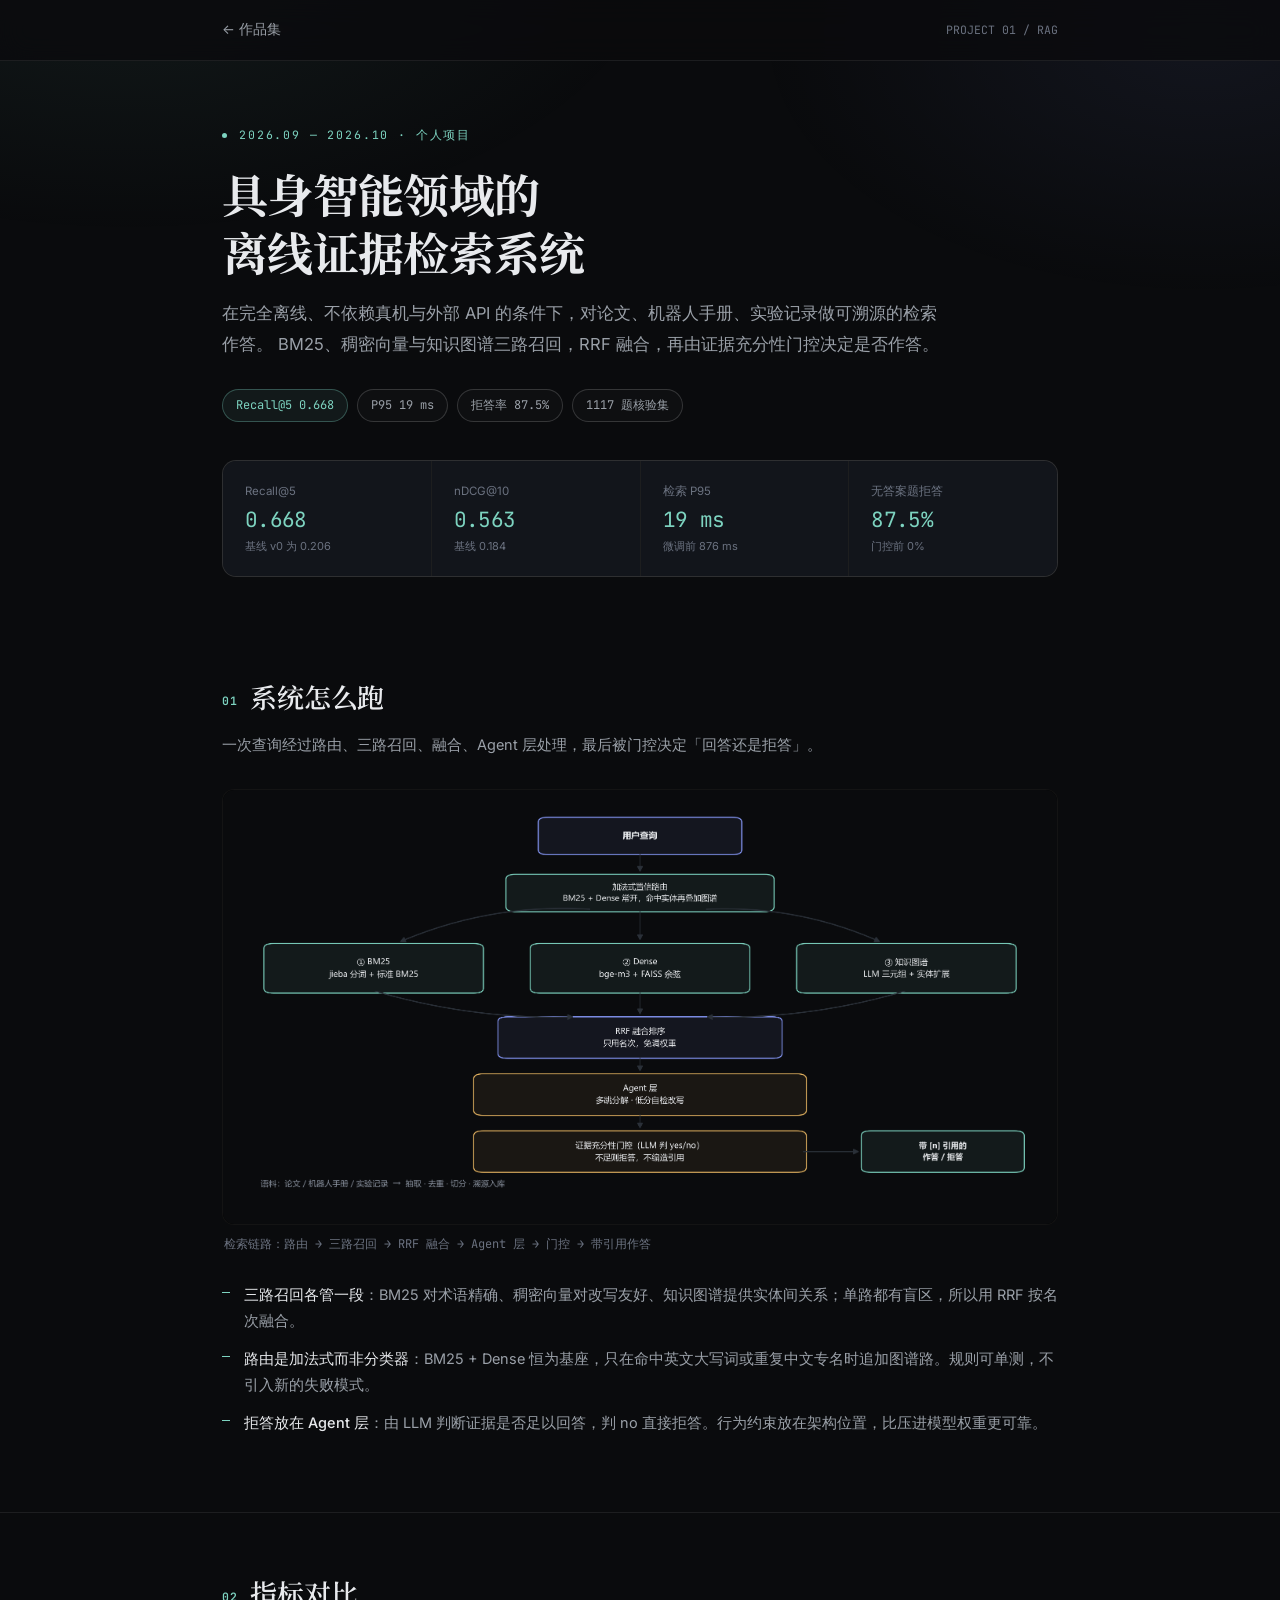
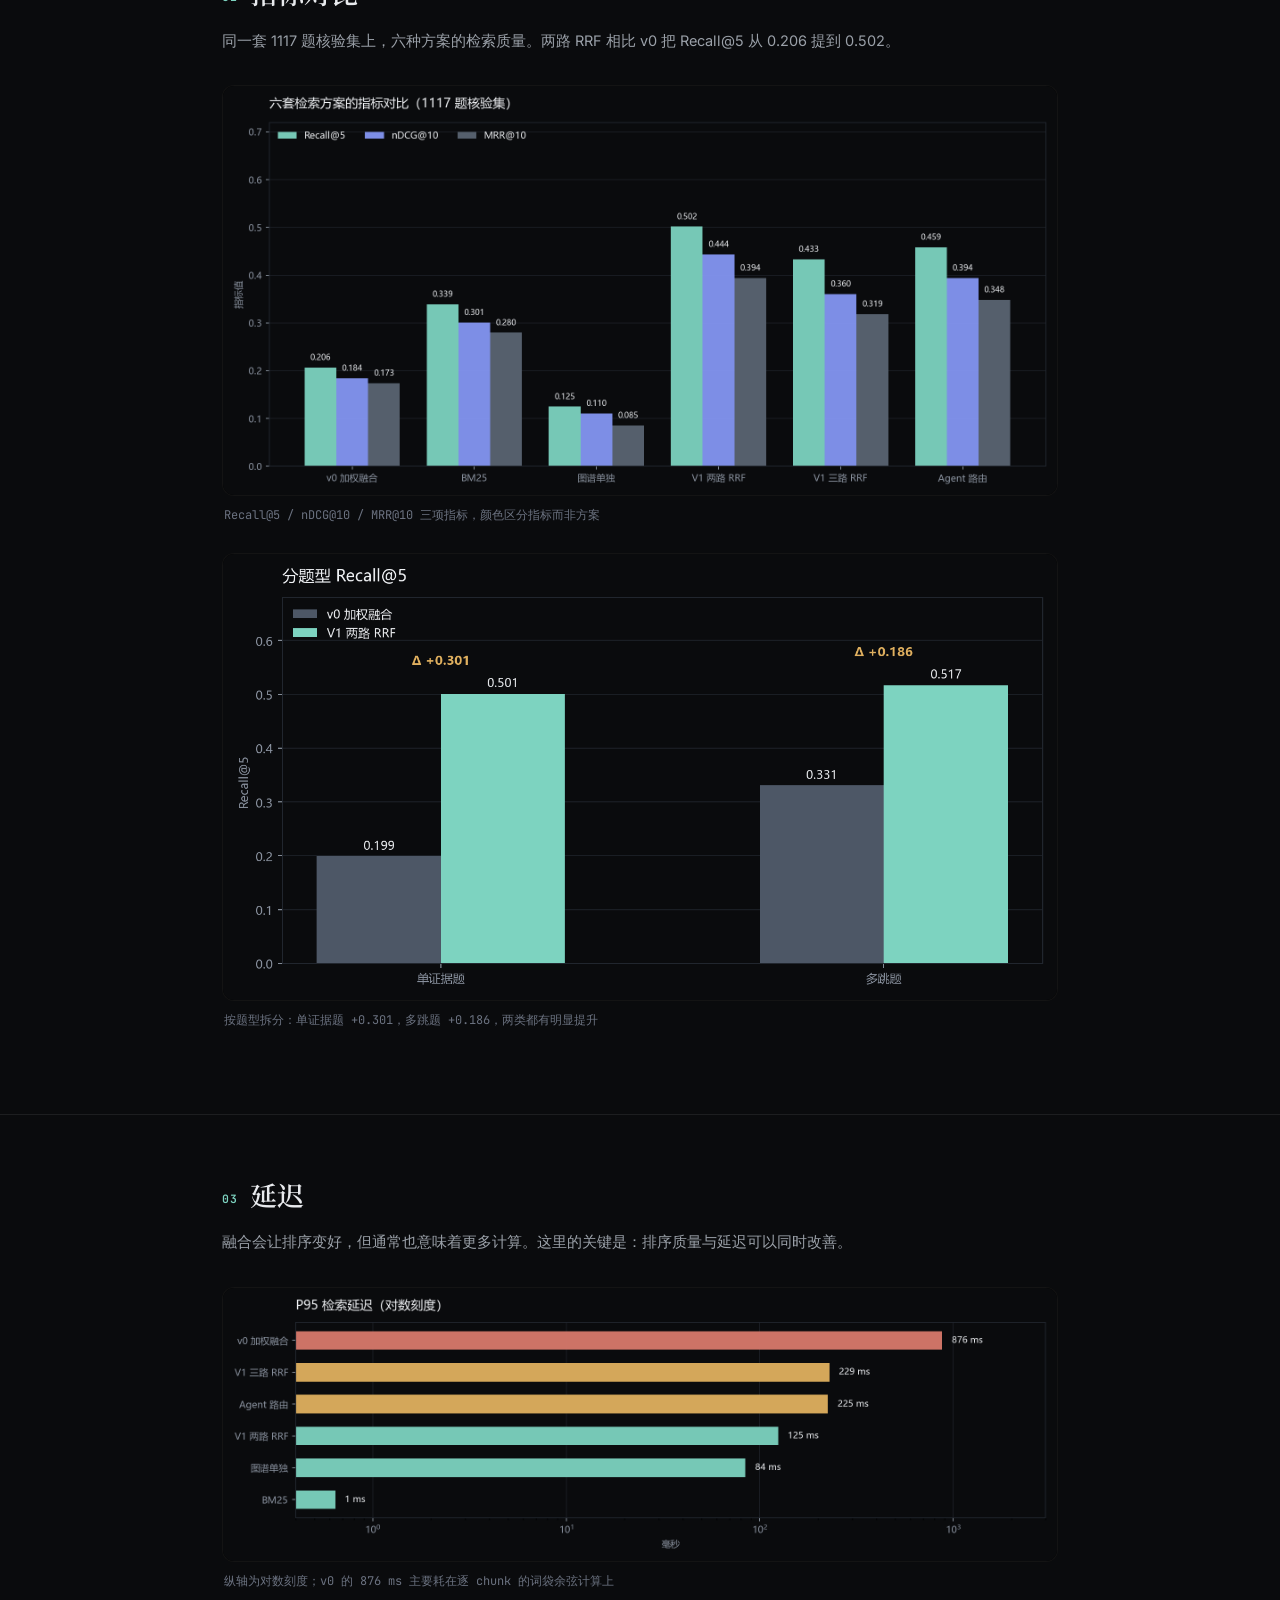
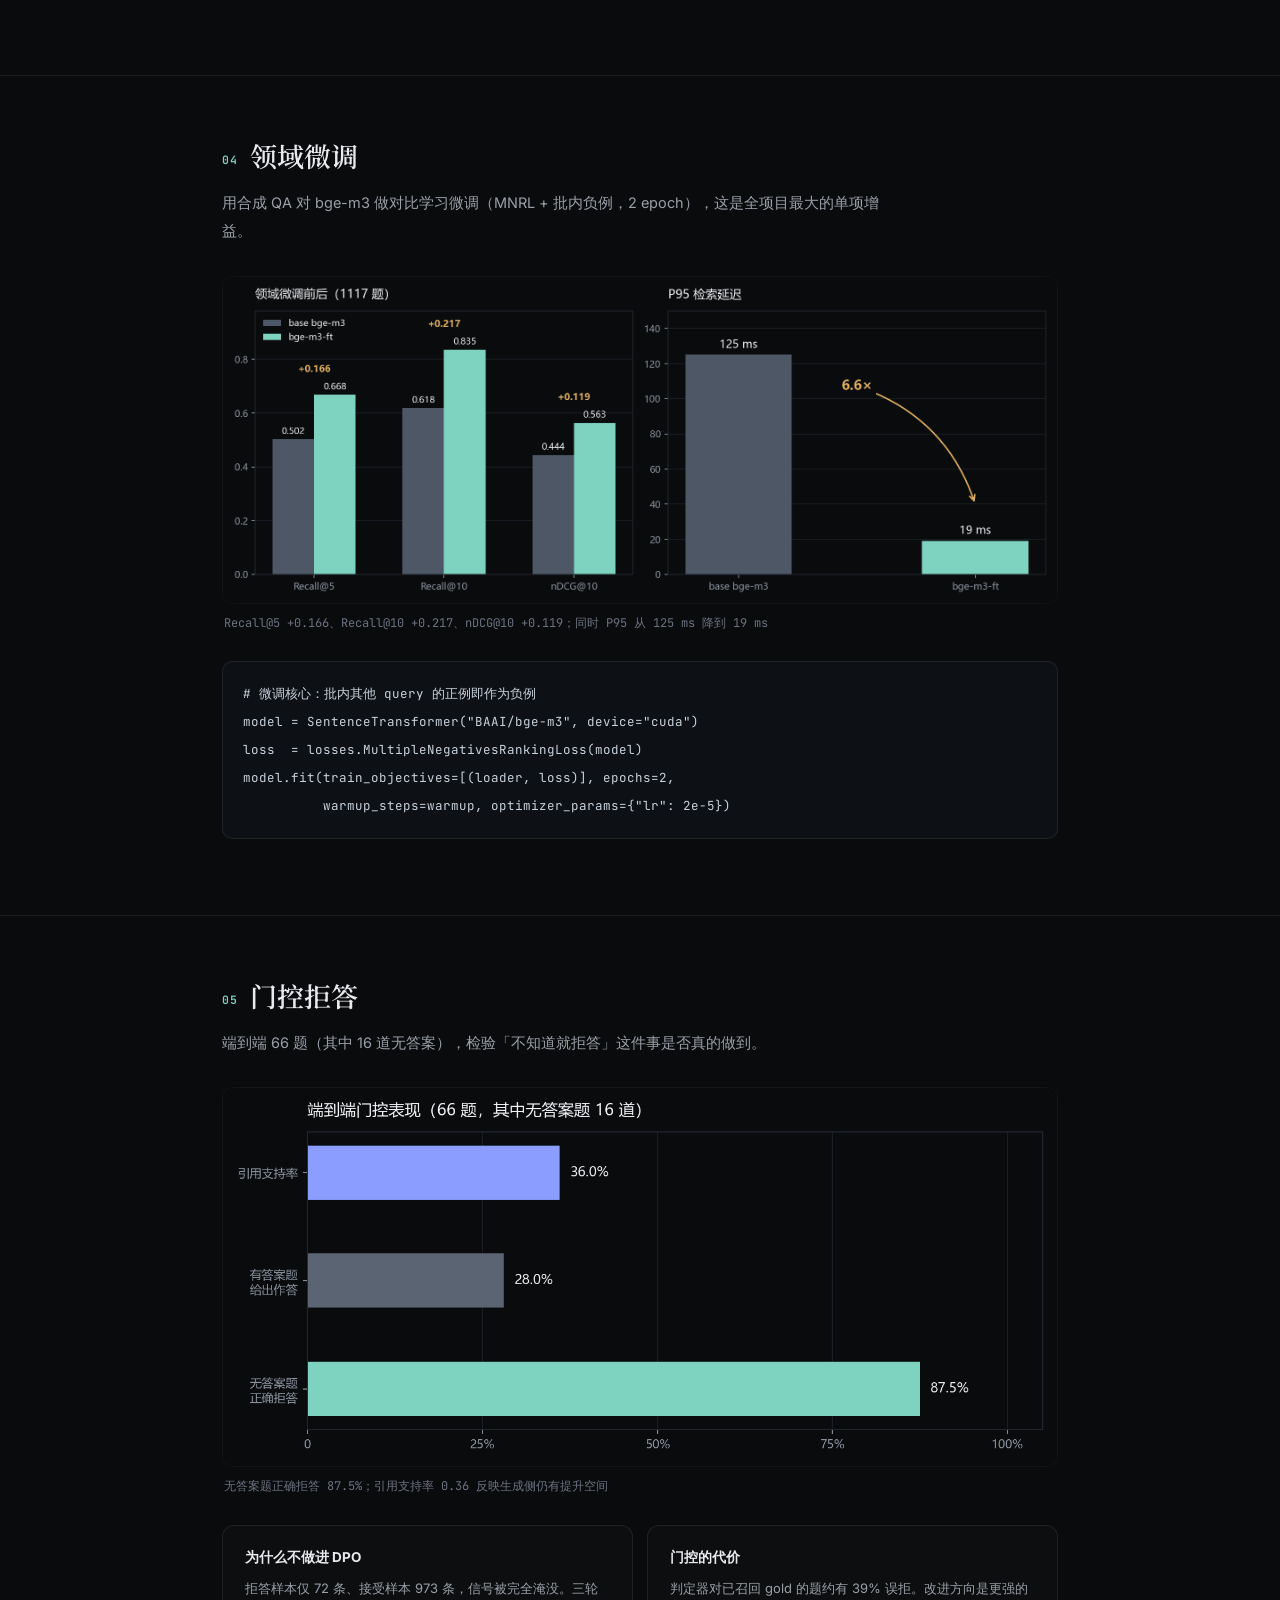
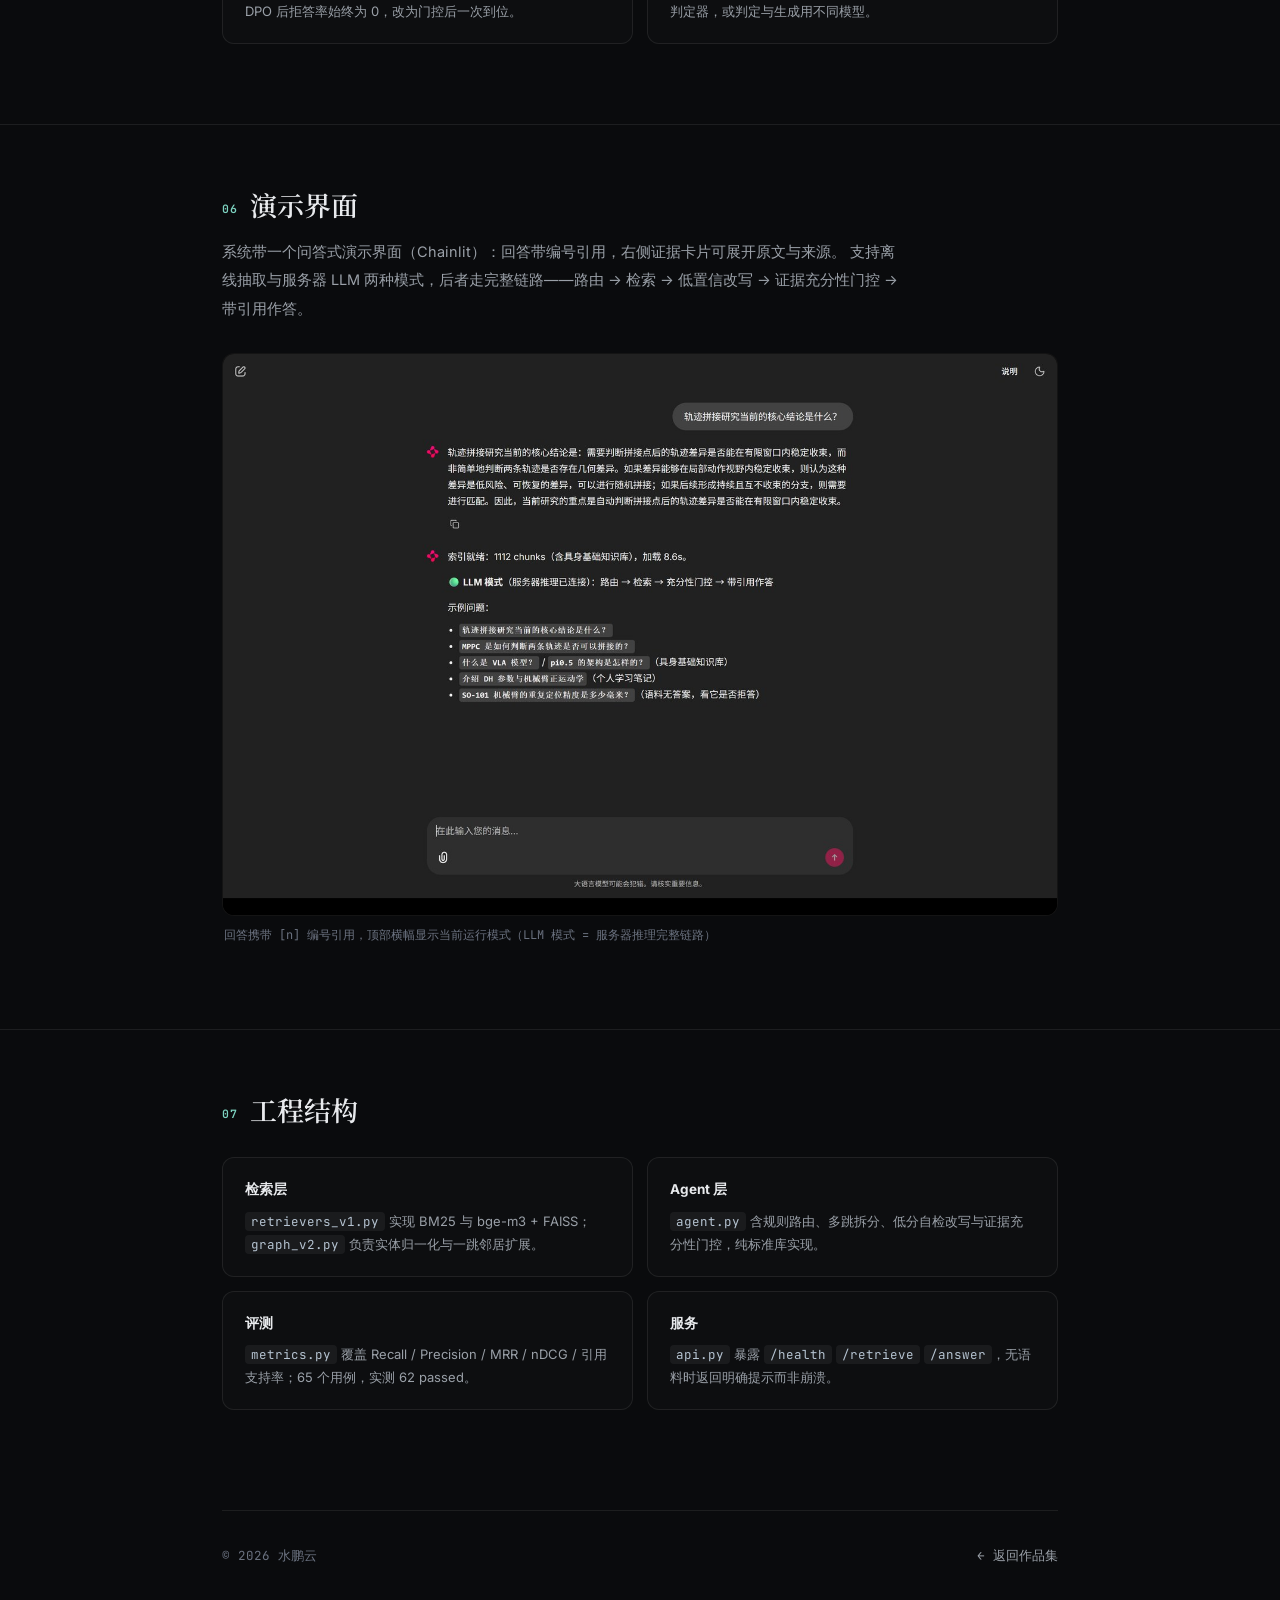
==== commit 9bcb1408: "演示界面一节移除信号面板截图" ====
--- a/p1-rag.html
+++ b/p1-rag.html
@@ -123,20 +123,13 @@
   <div class="wrap">
     <h2><span class="num">06</span>演示界面</h2>
     <p class="sec-sub">
-      系统带一个问答式演示界面（Chainlit）：回答右侧挂证据卡片，可展开原文与来源；
-      底部的检索信号面板显示路由决策、各路召回的 top-3 与融合结果。支持离线抽取与服务器 LLM 两种模式，
-      后者走完整链路——路由 → 检索 → 低置信改写 → 证据充分性门控 → 带引用作答。
+      系统带一个问答式演示界面（Chainlit）：回答带编号引用，右侧证据卡片可展开原文与来源。
+      支持离线抽取与服务器 LLM 两种模式，后者走完整链路——路由 → 检索 → 低置信改写 → 证据充分性门控 → 带引用作答。
     </p>
     <figure>
       <img src="assets/rag/rag_ui_answer.jpg" alt="问答界面：回答带编号引用">
       <figcaption>回答携带 [n] 编号引用，顶部横幅显示当前运行模式（LLM 模式 = 服务器推理完整链路）</figcaption>
     </figure>
-    <div class="figrow">
-      <figure>
-        <img src="assets/rag/rag_ui_signals.jpg" alt="证据卡片与检索信号面板">
-        <figcaption>证据来源卡片与检索信号面板：路由决策、BM25 / 稠密各路 top-3、RRF 融合结果与耗时</figcaption>
-      </figure>
-    </div>
   </div>
 </section>
 
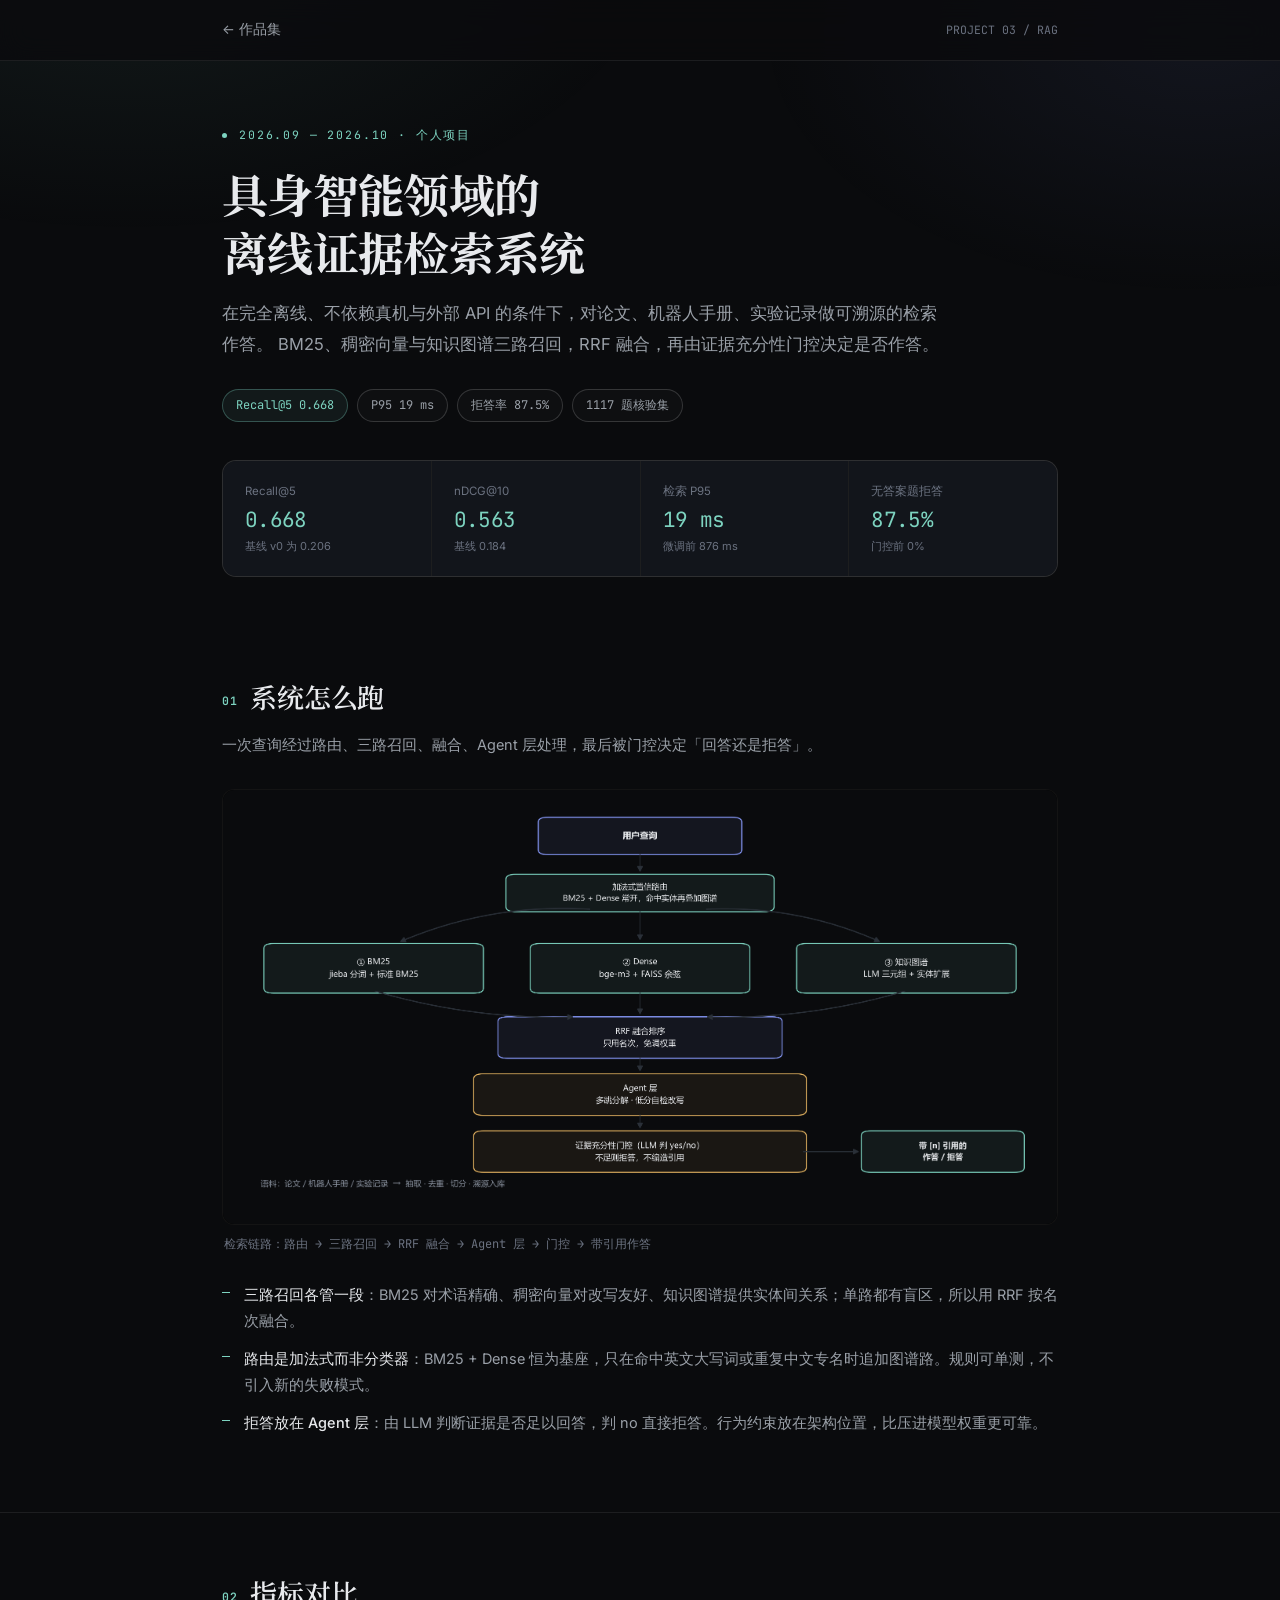
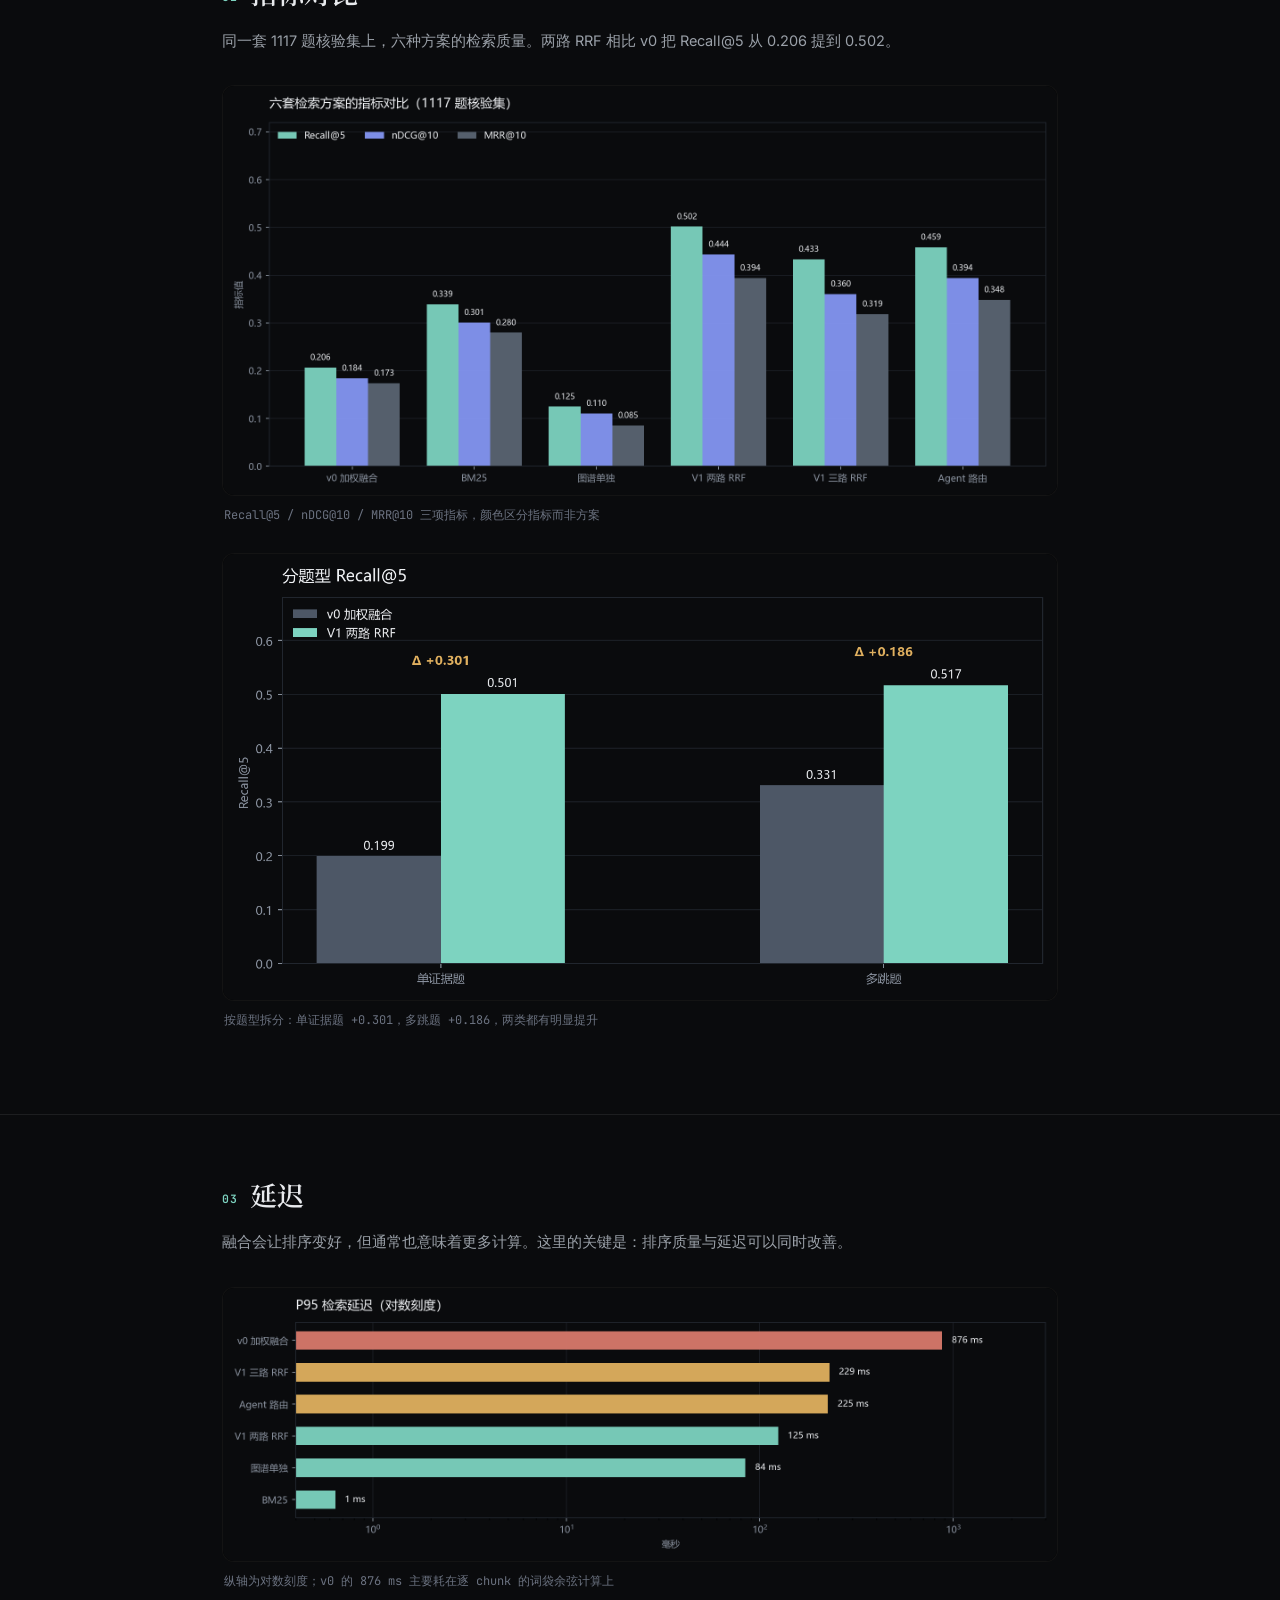
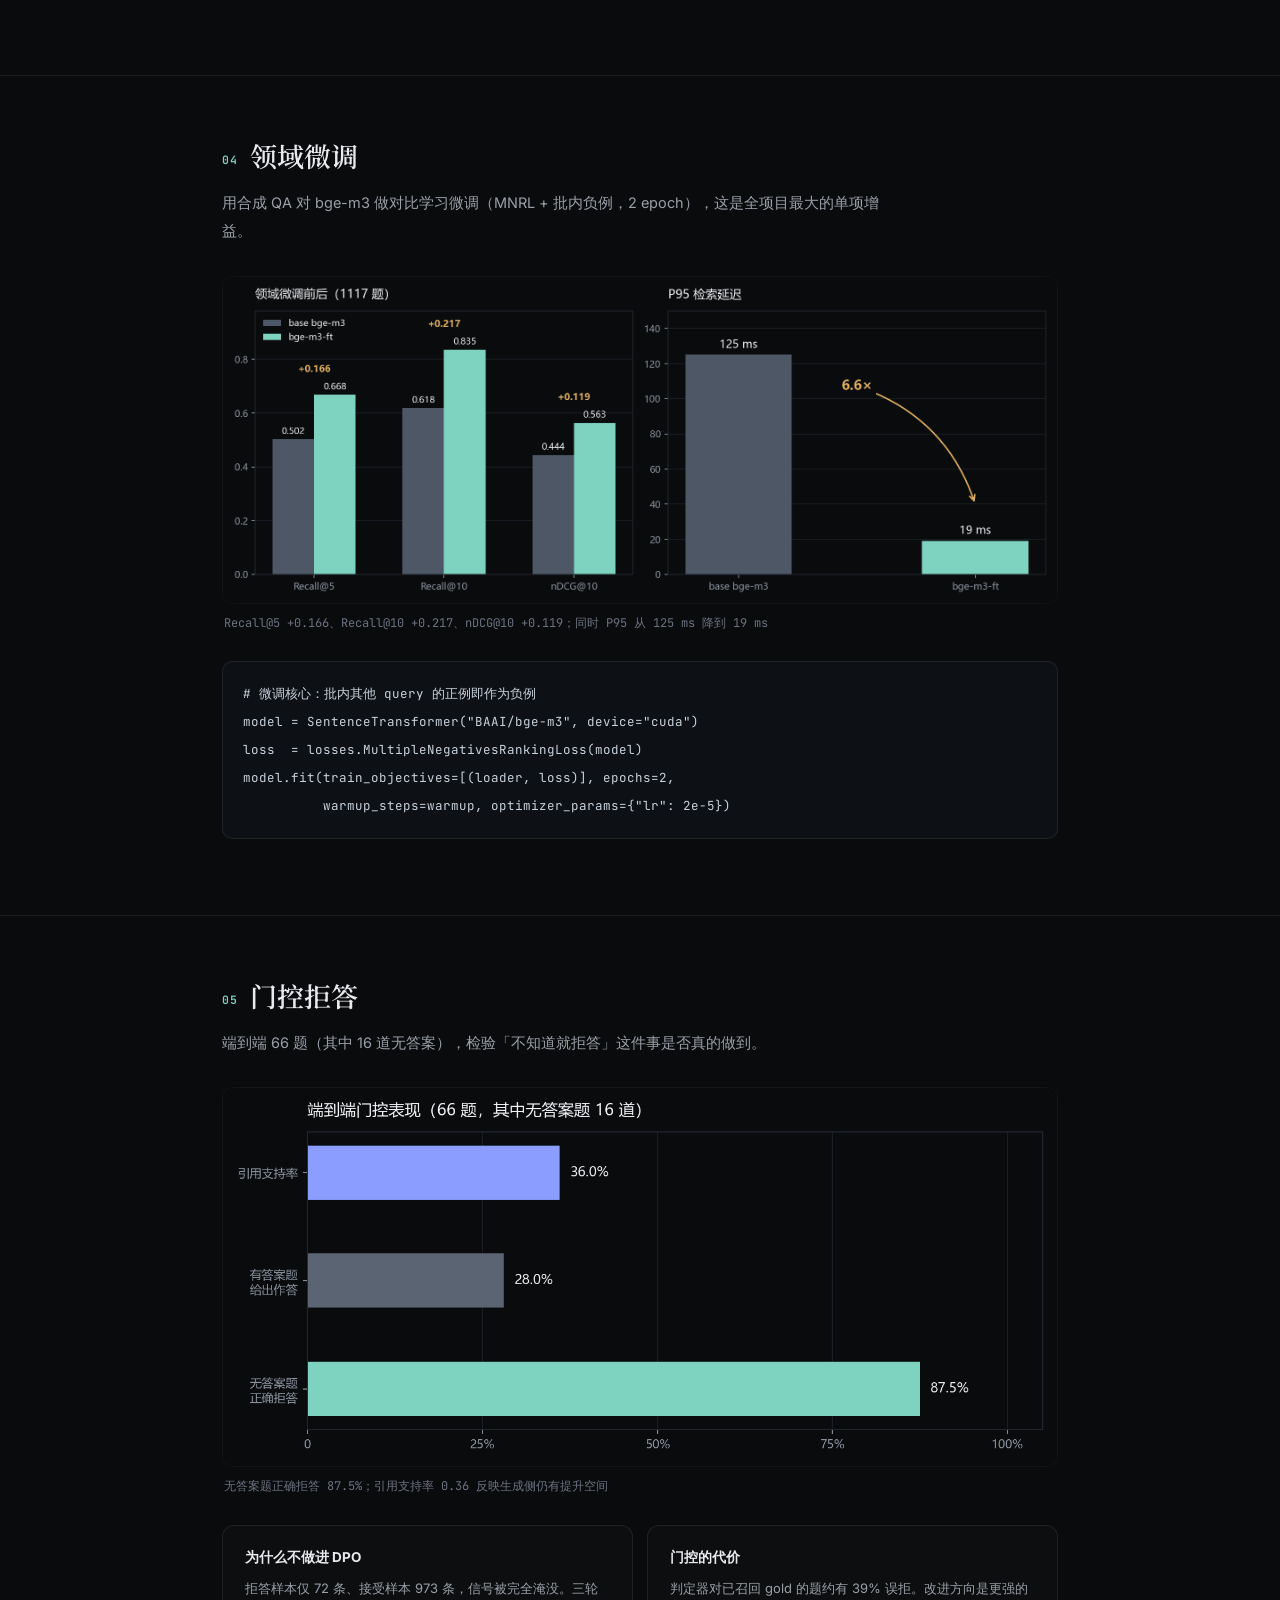
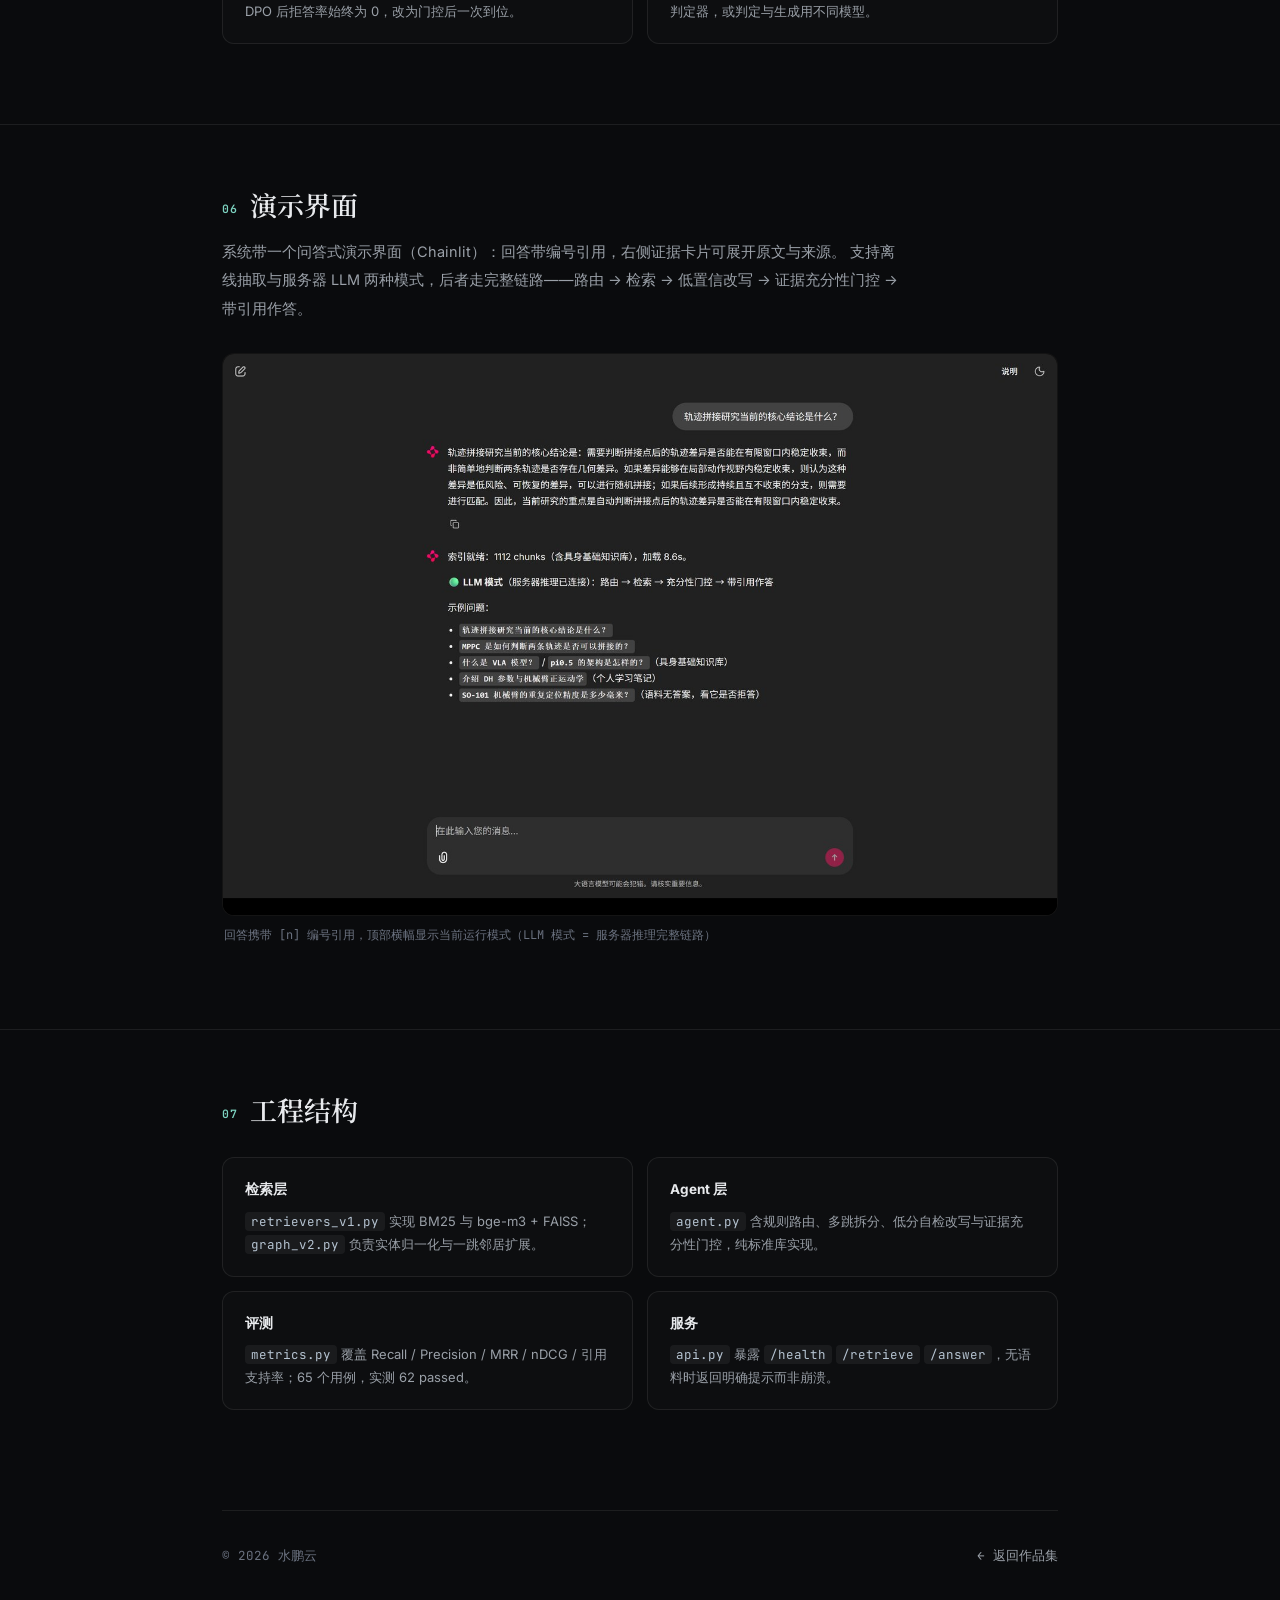
==== commit e51ddaf0: "面包屑编号同步为 03" ====
--- a/p1-rag.html
+++ b/p1-rag.html
@@ -13,7 +13,7 @@
 <div class="topbar">
   <div class="topbar-in">
     <a class="back" href="index.html">← 作品集</a>
-    <span class="crumb">PROJECT 01 / RAG</span>
+    <span class="crumb">PROJECT 03 / RAG</span>
   </div>
 </div>
 
